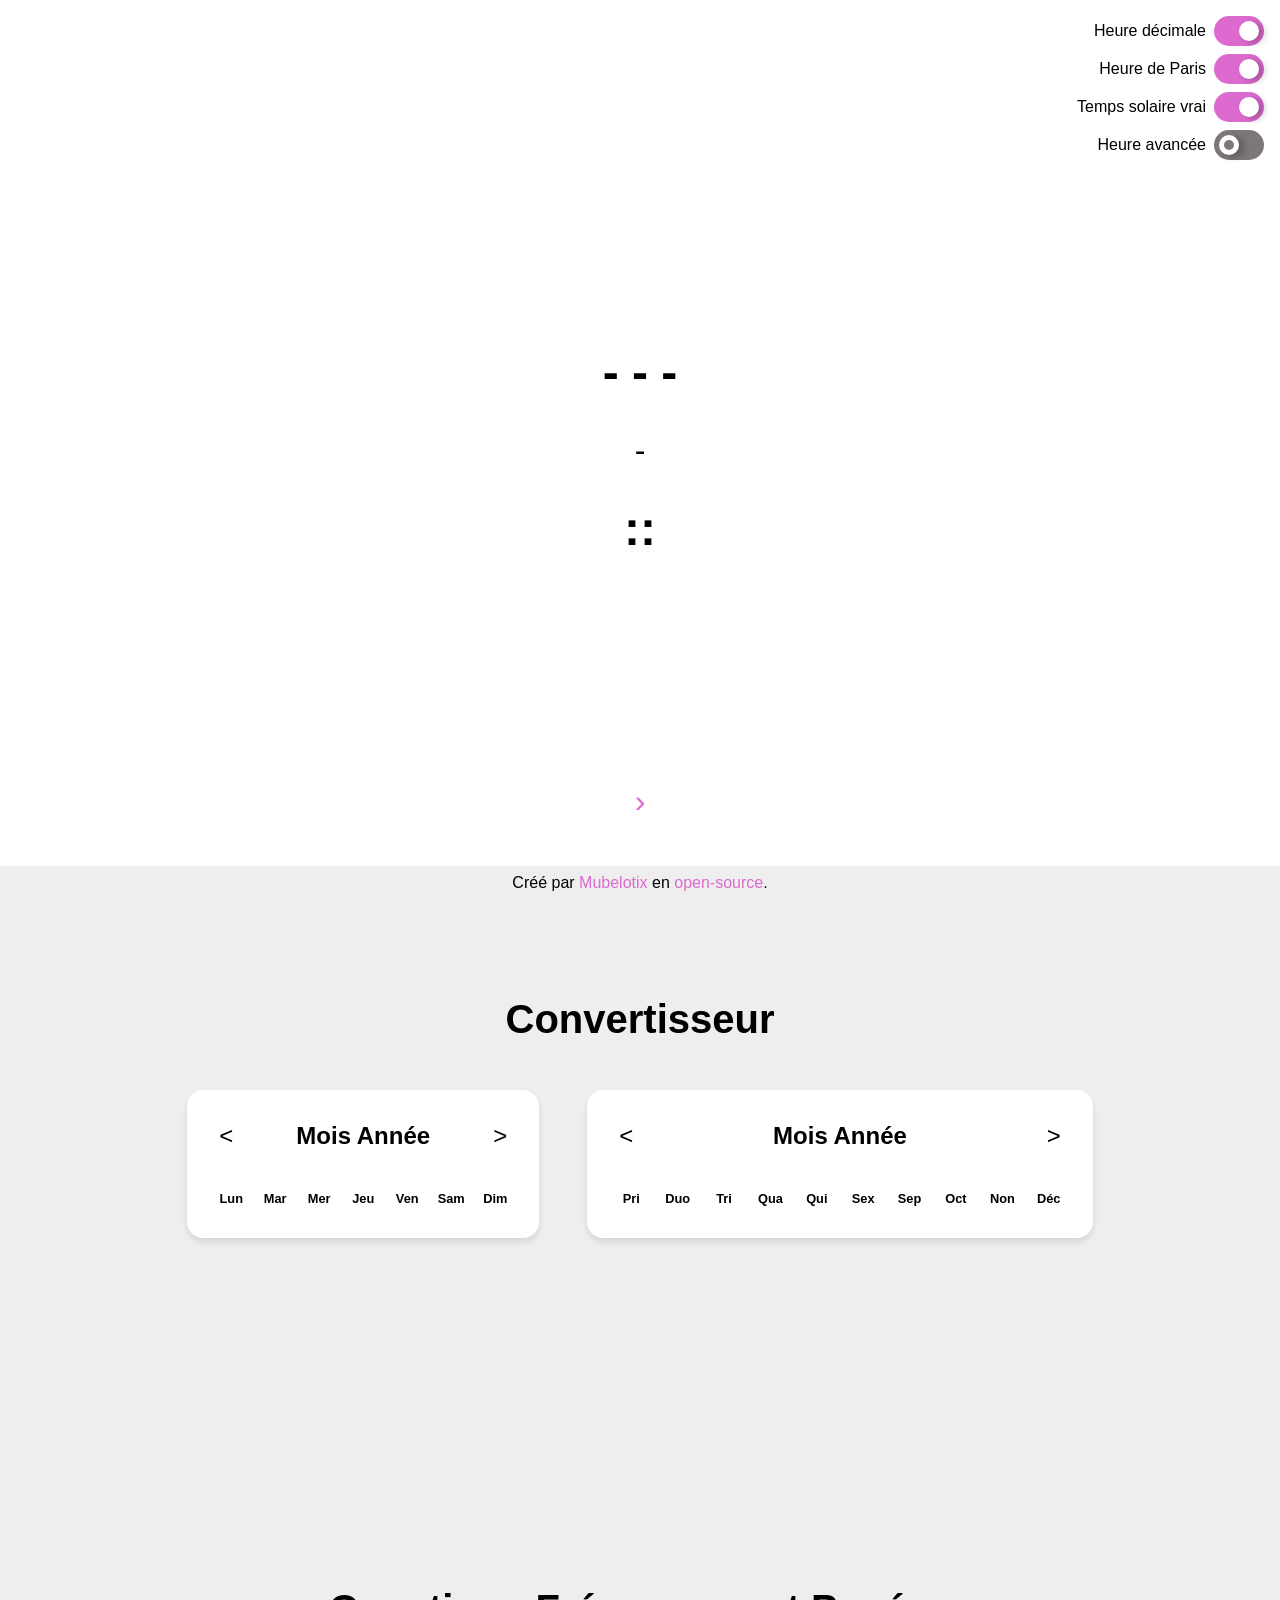
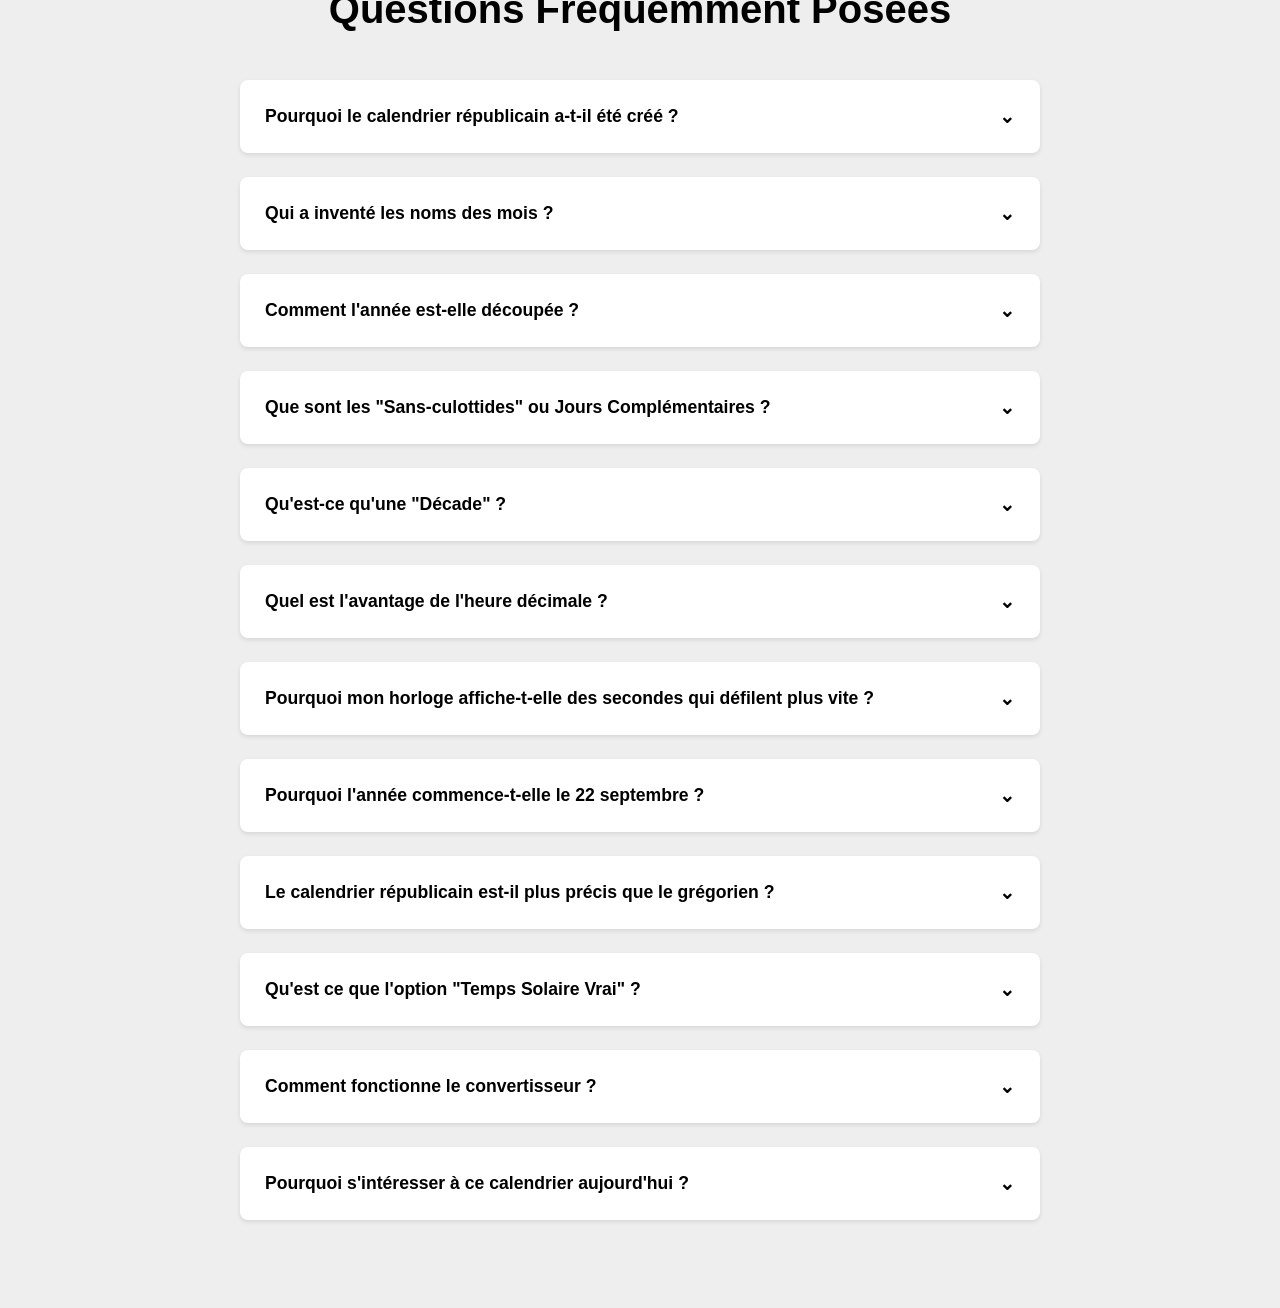
==== web/index.html @ ffa88196 "Improve FAQ" ====
<!DOCTYPE html>
<html lang="fr">

<head>
    <meta charset="UTF-8">
    <meta name="viewport" content="width=device-width, initial-scale=1.0">
    <title>Calendrier Républicain : Date d'aujourd'hui et Heure Décimale</title>
    <meta name="description"
        content="Quelle date sommes-nous dans le calendrier révolutionnaire ? Découvrez la date républicaine du jour, l'heure décimale en temps réel et utilisez notre convertisseur grégorien complet.">
    <meta name="keywords"
        content="calendrier républicain, calendrier révolutionnaire, heure décimale, temps décimal, révolution française, calendrier français">
    <meta name="author" content="Mubelotix">
    <meta name="robots" content="index, follow">
    <meta property="og:type" content="website">
    <meta property="og:title" content="Calendrier Républicain Français - Heure Décimale">
    <meta property="og:description"
        content="Calendrier révolutionnaire français avec heure décimale en temps réel. Découvrez la date républicaine d'aujourd'hui et l'heure décimale selon le système révolutionnaire français.">
    <meta property="og:url" content="https://calendrier.dera.page">
    <!-- <meta property="og:image" content="https://calendrier.dera.page/art.png"> -->
    <meta property="og:locale" content="fr_FR">
    <meta name="twitter:card" content="summary_large_image">
    <meta name="twitter:title" content="Calendrier Républicain Français - Heure Décimale">
    <meta name="twitter:description" content="Calendrier révolutionnaire français avec heure décimale en temps réel.">
    <!-- <meta name="twitter:image" content="https://calendrier.dera.page/art.png"> -->
    <link rel="canonical" href="https://calendrier.dera.page">
    <style>
        :root {
            --background-100: #fff;
            --background-200: #eee;
            --background-300: #fff;
            --toggle-background: #7d777b;
            --text: #000;
            --primary: #DC6ACF;
        }

        /* TODO Allow changing theme */
        @media (prefers-color-scheme: dark) {
            :root {
                --background-100: #241b22;
                --background-200: #393037;
                --background-300: #4e464c;
                --background-400: #655e63;
                --background-500: #7d777b;
                --background-600: #969094;
                --toggle-background: var(--background-300);
                --text: #fff;
            }
        }

        html,
        body {
            margin: 0;
            padding: 0;
            min-height: 100%;
        }

        body {
            background-color: var(--background-100);
            color: var(--text);
            font-family: Arial, sans-serif;
        }

        main {
            min-height: 100vh;
            display: flex;
            flex-direction: column;
            align-items: center;
            justify-content: center;
            position: relative;
        }

        #main-info {
            text-align: center;
        }

        #date,
        #time {
            font-size: 3rem;
            font-weight: bold;
            margin-block: 2rem;
        }

        #day-name {
            font-size: 2rem;
            font-weight: normal;
            margin-block: 2rem;
        }

        footer {
            background-color: var(--background-200);
            text-align: center;
            padding: .5rem;
            position: absolute;
            bottom: 0;
            left: 0;
            right: 0;
        }

        a {
            color: var(--primary);
            text-decoration: none;
        }

        a:hover {
            text-decoration: underline;
        }

        /* Scrolling number animation */
        .time-digit {
            position: relative;
            display: inline-block;
            overflow: hidden;
            vertical-align: top;
            height: 1.2em;
        }

        .time-digit-inner {
            transition: transform 0.3s ease-in-out;
            display: flex;
            flex-direction: column;
        }

        .time-digit-value {
            height: 1.2em;
            line-height: 1.2em;
            display: flex;
            align-items: center;
            justify-content: center;
        }
    </style>
    <link rel="stylesheet" href="calendar.css?v=2">
    <style>
        #toggles {
            position: absolute;
            top: 1rem;
            right: 1rem;
            display: flex;
            flex-direction: column;
            align-items: flex-end;
            gap: .5rem;
        }

        .toggleWrapper {
            display: flex;
            flex-direction: row;
            align-items: center;
            gap: .5rem;
        }

        .toggleWrapper label {
            cursor: help !important;
        }

        /* To hide the checkbox */
        .checkboxInput {
            display: none;
        }

        .toggleSwitch {
            display: flex;
            align-items: center;
            justify-content: center;
            position: relative;
            width: 50px;
            height: 30px;
            background-color: var(--toggle-background);
            border-radius: 20px;
            cursor: pointer;
            transition-duration: .2s;
        }

        .toggleSwitch::after {
            content: "";
            position: absolute;
            height: 10px;
            width: 10px;
            left: 5px;
            background-color: transparent;
            border-radius: 50%;
            transition-duration: .2s;
            box-shadow: 5px 2px 7px rgba(8, 8, 8, 0.26);
            border: 5px solid white;
        }

        .checkboxInput:checked+.toggleSwitch::after {
            transform: translateX(100%);
            transition-duration: .2s;
            background-color: white;
        }

        /* Switch background change */
        .checkboxInput:checked+.toggleSwitch {
            background-color: var(--primary);
            transition-duration: .2s;
        }
    </style>
    <style>
        .tooltip,
        .tooltipDown {
            position: relative;
            cursor: pointer;
        }

        .tooltip:hover .tooltiptext,
        .tooltipDown:hover .tooltiptext,
        .tooltip .tooltiptext:hover,
        .tooltipDown .tooltiptext:hover {
            visibility: visible;
            opacity: 1;
        }

        .tooltiptext {
            visibility: hidden;
            width: 160px;
            background-color: #333;
            color: #fff;
            text-align: center;
            border-radius: 8px;
            padding: 5px;
            position: absolute;
            z-index: 1;
            bottom: 125%;
            left: 50%;
            margin-left: -80px;
            opacity: 0;
            transition: opacity 0.3s, visibility 0.3s;
            transition-delay: 0s;
        }

        .tooltip:not(:hover) .tooltiptext:not(:hover),
        .tooltipDown:not(:hover) .tooltiptext:not(:hover) {
            transition-delay: 0.5s;
        }

        .tooltip .tooltiptext::after {
            content: "";
            position: absolute;
            top: 100%;
            left: 50%;
            margin-left: -5px;
            border-width: 5px;
            border-style: solid;
            border-color: #333 transparent transparent transparent;
        }

        .tooltipDown .tooltiptext {
            bottom: auto;
            top: 125%;
        }

        .tooltipDown .tooltiptext::before {
            content: "";
            position: absolute;
            bottom: 100%;
            left: 50%;
            margin-left: -5px;
            border-width: 5px;
            border-style: solid;
            border-color: transparent transparent #333 transparent;
        }

        /* Scroll indicator */
        .scroll-indicator {
            position: absolute;
            bottom: 80px;
            left: 50%;
            transform: translateX(-50%);
            font-size: 2rem;
            color: var(--primary);
            animation: bounce 2s infinite;
            cursor: pointer;
            transition: opacity 0.3s ease;
        }

        .scroll-indicator:hover {
            opacity: 0.7;
        }

        @keyframes bounce {

            0%,
            20%,
            50%,
            80%,
            100% {
                transform: translateX(-50%) translateY(0) rotate(90deg);
            }

            40% {
                transform: translateX(-50%) translateY(-10px) rotate(90deg);
            }

            60% {
                transform: translateX(-50%) translateY(-5px) rotate(90deg);
            }
        }

        /* FAQ Section */
        .faq-section {
            background-color: var(--background-200);
            padding: 1rem 2rem 4rem 2rem;
            box-sizing: border-box;
        }

        .faq-container {
            max-width: 800px;
            margin: 0 auto;
        }

        .faq-title {
            text-align: center;
            font-size: 2.5rem;
            margin-bottom: 3rem;
            color: var(--text);
        }

        .faq-item {
            margin-bottom: 1.5rem;
            border-radius: .5rem;
            background-color: var(--background-100);
            overflow: hidden;
            box-shadow: 0 2px 4px rgba(0, 0, 0, 0.1);
        }

        .faq-question {
            padding: 1.5rem;
            cursor: pointer;
            display: flex;
            justify-content: space-between;
            align-items: center;
            font-weight: bold;
            font-size: 1.1rem;
            transition: background-color 0.3s ease;
            border: 1px solid transparent;
            border-radius: .5rem;
            list-style: none;
        }

        .faq-question::-webkit-details-marker {
            display: none;
        }

        .faq-question::marker {
            content: none;
        }

        .faq-question:hover {
            background-color: var(--background-300);
            border: 1px solid var(--primary);
        }

        .faq-answer {
            padding: 0 1.5rem 1.5rem 1.5rem;
        }

        .faq-item[open] .faq-icon {
            transform: rotate(180deg);
        }

        .faq-icon {
            font-size: 1.2rem;
            transition: transform 0.3s ease;
        }

        .faq-answer p {
            margin: 0.5rem 0;
            line-height: 1.6;
        }

        .faq-answer a {
            color: var(--primary);
            text-decoration: none;
        }

        .faq-answer a:hover {
            text-decoration: underline;
        }
    </style>
    <style>
        /* ── View Transitions for the calendar converter ────────────────────── */

        /* Assign stable names to the four animated elements via utility classes */
        .vt-greg-grid { view-transition-name: greg-grid;  }
        .vt-greg-title{ view-transition-name: greg-title; }
        .vt-rep-grid  { view-transition-name: rep-grid;   }
        .vt-rep-title { view-transition-name: rep-title;  }

        /* Assign names to the cards so they automatically animate their height */
        .vt-greg-card { view-transition-name: greg-card;  }
        .vt-rep-card  { view-transition-name: rep-card;   }

        /* Suppress the full-page root cross-fade */
        ::view-transition-old(root),
        ::view-transition-new(root) {
            animation: none;
        }

        /* Clip slides and cards to their actual bounds so they don't bleed during resizing */
        ::view-transition-image-pair(greg-grid),
        ::view-transition-image-pair(greg-title),
        ::view-transition-image-pair(rep-grid),
        ::view-transition-image-pair(rep-title),
        ::view-transition-image-pair(greg-card),
        ::view-transition-image-pair(rep-card) {
            isolation: auto;
            overflow: hidden;
        }

        /* Pure translate keyframes (no opacity) */
        @keyframes vt-exit-left  { to   { transform: translateX(-100%); } }
        @keyframes vt-enter-right{ from { transform: translateX(100%);  } }
        @keyframes vt-exit-right { to   { transform: translateX(100%);  } }
        @keyframes vt-enter-left { from { transform: translateX(-100%); } }

        /* Forward - Make sure there is NO SPACE between :root[...] and ::view-transition */
        :root[data-cal-dir="forward"]::view-transition-old(greg-grid),
        :root[data-cal-dir="forward"]::view-transition-old(greg-title),
        :root[data-cal-dir="forward"]::view-transition-old(rep-grid),
        :root[data-cal-dir="forward"]::view-transition-old(rep-title) {
            animation: vt-exit-left 0.3s cubic-bezier(0.4, 0, 0.2, 1) both;
        }
        :root[data-cal-dir="forward"]::view-transition-new(greg-grid),
        :root[data-cal-dir="forward"]::view-transition-new(greg-title),
        :root[data-cal-dir="forward"]::view-transition-new(rep-grid),
        :root[data-cal-dir="forward"]::view-transition-new(rep-title) {
            animation: vt-enter-right 0.3s cubic-bezier(0.4, 0, 0.2, 1) both;
        }

        /* Backward */
        :root[data-cal-dir="backward"]::view-transition-old(greg-grid),
        :root[data-cal-dir="backward"]::view-transition-old(greg-title),
        :root[data-cal-dir="backward"]::view-transition-old(rep-grid),
        :root[data-cal-dir="backward"]::view-transition-old(rep-title) {
            animation: vt-exit-right 0.3s cubic-bezier(0.4, 0, 0.2, 1) both;
        }
        :root[data-cal-dir="backward"]::view-transition-new(greg-grid),
        :root[data-cal-dir="backward"]::view-transition-new(greg-title),
        :root[data-cal-dir="backward"]::view-transition-new(rep-grid),
        :root[data-cal-dir="backward"]::view-transition-new(rep-title) {
            animation: vt-enter-left 0.3s cubic-bezier(0.4, 0, 0.2, 1) both;
        }

        /* Prevent the browser's default cross-fade blending and keep card background fixed to top */
        ::view-transition-old(greg-grid),
        ::view-transition-new(greg-grid),
        ::view-transition-old(greg-title),
        ::view-transition-new(greg-title),
        ::view-transition-old(rep-grid),
        ::view-transition-new(rep-grid),
        ::view-transition-old(rep-title),
        ::view-transition-new(rep-title) {
            mix-blend-mode: normal;
        }

        ::view-transition-old(greg-card),
        ::view-transition-new(greg-card),
        ::view-transition-old(rep-card),
        ::view-transition-new(rep-card) {
            mix-blend-mode: normal;
        }

        .calendar-view-inner { transition: none !important; }

        /* Provide a stable footprint for the animating cards so they don't push the layout */
        .calendar-wrapper {
            display: flex;
            justify-content: center;
            align-items: flex-start;
        }
        .calendar-wrapper.greg-wrap { min-height: 28rem; }
        .calendar-wrapper.rep-wrap { min-height: 19rem; }

        ::view-transition-old(greg-card),
        ::view-transition-new(greg-card),
        ::view-transition-old(rep-card),
        ::view-transition-new(rep-card) {
            mix-blend-mode: normal;
            object-fit: none;
            object-position: top center;
        }
    </style>
</head>

<body>
    <main>
        <div id="toggles">
            <!-- TODO: Remember state across reloads -->

            <label for="decimalTime" class="toggleWrapper tooltipDown">
                Heure décimale
                <input type="checkbox" id="decimalTime" class="checkboxInput" checked>
                <div for="decimalTime" class="toggleSwitch"></div>
                <div class="tooltiptext">
                    Un jour contient 10 heures, une heure 100 minutes et une minute 100 secondes.
                    <a href="https://fr.wikipedia.org/wiki/Temps_d%C3%A9cimal_en_France" target="_blank">Wikipédia</a>
                </div>
            </label>

            <label for="parisTime" class="toggleWrapper tooltipDown">
                Heure de Paris
                <input type="checkbox" id="parisTime" class="checkboxInput" checked>
                <div for="parisTime" class="toggleSwitch"></div>
                <div class="tooltiptext">
                    Affiche l'heure comme à Paris. Si tu la désactives, l'affichage s'aligne sur le méridien de
                    Greenwich, souvent pris comme référence mondiale.
                </div>
            </label>

            <label for="solarTime" class="toggleWrapper tooltipDown">
                Temps solaire vrai
                <input type="checkbox" id="solarTime" class="checkboxInput" checked>
                <div for="solarTime" class="toggleSwitch"></div>
                <div class="tooltiptext">
                    Utilise une version du calendrier qui suit le soleil au plus près. Si tu la désactives, tu reviens
                    au calcul normal.
                </div>
            </label>

            <label for="summerTime" class="toggleWrapper tooltipDown">
                Heure avancée
                <input type="checkbox" id="summerTime" class="checkboxInput">
                <div for="summerTime" class="toggleSwitch"></div>
                <div class="tooltiptext">
                    Prend en compte le décalage saisonnier de ton navigateur. Si tu la désactives, on garde l'heure
                    universelle.
                </div>
            </label>
        </div>


        <div id="main-info">
            <h1 id="date"><span id="num-day">-</span> <span id="month">-</span> <span id="num-year">-</span></h1>

            <h2 id="day-name">-</h2>

            <h2 id="time">
                <span id="hour" class="time-number"></span>:<span id="minute" class="time-number"></span>:<span
                    id="second" class="time-number"></span>
            </h2>
        </div>

        <footer>
            <span id="footer-text">
                Créé par <a href="https://github.com/Mubelotix" rel="author noopener noreferrer">Mubelotix</a> en <a href="https://github.com/Mubelotix/calendrier" rel="noopener noreferrer">open-source</a>.
            </span>
        </footer>

        <div class="scroll-indicator" onclick="scrollToNextSection()">
            ›
        </div>
    </main>

    <div class="calendars-section" id="calendars-section">
        <h2 class="calendars-title">Convertisseur</h2>
        <div class="calendars-container">
            <!-- Gregorian Calendar -->
            <div class="calendar-wrapper greg-wrap">
                <div class="calendar gregorian" id="gregorian-calendar">
                    <div class="calendar-header">
                        <button class="calendar-nav-btn" id="greg-prev">&lt;</button>
                        <h3 id="greg-title">Mois Année</h3>
                        <button class="calendar-nav-btn" id="greg-next">&gt;</button>
                    </div>
                <div class="calendar-grid">
                    <div class="calendar-day-header">Lun</div>
                    <div class="calendar-day-header">Mar</div>
                    <div class="calendar-day-header">Mer</div>
                    <div class="calendar-day-header">Jeu</div>
                    <div class="calendar-day-header">Ven</div>
                    <div class="calendar-day-header">Sam</div>
                    <div class="calendar-day-header">Dim</div>
                </div>
                <div class="calendar-view">
                    <div class="calendar-view-inner" id="greg-grid"></div>
                </div>
            </div>
            </div> <!-- End greg-wrap -->

            <!-- Republican Calendar -->
            <div class="calendar-wrapper rep-wrap">
                <div class="calendar republican" id="republican-calendar">
                <div class="calendar-header">
                    <button class="calendar-nav-btn" id="rep-prev">&lt;</button>
                    <h3 id="rep-title">Mois Année</h3>
                    <button class="calendar-nav-btn" id="rep-next">&gt;</button>
                </div>
                <div class="calendar-grid">
                    <div class="calendar-day-header">Pri</div>
                    <div class="calendar-day-header">Duo</div>
                    <div class="calendar-day-header">Tri</div>
                    <div class="calendar-day-header">Qua</div>
                    <div class="calendar-day-header">Qui</div>
                    <div class="calendar-day-header">Sex</div>
                    <div class="calendar-day-header">Sep</div>
                    <div class="calendar-day-header">Oct</div>
                    <div class="calendar-day-header">Non</div>
                    <div class="calendar-day-header">Déc</div>
                </div>
                <div class="calendar-view">
                    <div class="calendar-view-inner" id="rep-grid"></div>
                </div>
            </div>
            </div> <!-- End rep-wrap -->
        </div>
    </div>

    <div class="faq-section" id="faq-section" itemscope itemtype="https://schema.org/FAQPage">
        <div class="faq-container">
            <h2 class="faq-title">Questions Fréquemment Posées</h2>

            <details class="faq-item" itemprop="mainEntity" itemscope itemtype="https://schema.org/Question">
                <summary class="faq-question">
                    <span itemprop="name">Pourquoi le calendrier républicain a-t-il été créé ?</span>
                    <span class="faq-icon">&#8964;</span>
                </summary>
                <div class="faq-answer" itemprop="acceptedAnswer" itemscope itemtype="https://schema.org/Answer">
                    <div itemprop="text">
                        <p>Le calendrier républicain est né de la volonté de la Révolution française (en 1793) de rationaliser le temps. L'objectif est de libérer le temps de l'emprise de l'Église et de ses traditions dogmatiques pour le remplacer par un modèle purement laïque, rationnel et fondé sur l'observation scientifique de la Nature. C'est une tentative audacieuse de synchroniser la vie humaine avec le rythme réel de la Terre.</p>
                    </div>
                </div>
            </details>

            <details class="faq-item" itemprop="mainEntity" itemscope itemtype="https://schema.org/Question">
                <summary class="faq-question">
                    <span itemprop="name">Qui a inventé les noms des mois ?</span>
                    <span class="faq-icon">&#8964;</span>
                </summary>
                <div class="faq-answer" itemprop="acceptedAnswer" itemscope itemtype="https://schema.org/Answer">
                    <div itemprop="text">
                        <p>On doit ces noms magnifiques au poète Fabre d'Églantine. Il a voulu que chaque nom évoque le climat ou la vie rurale de la saison correspondante en France. Par exemple, Brumaire évoque les brumes d'automne, tandis que Floréal célèbre l'éclosion des fleurs au printemps. C'est sans doute le calendrier le plus poétique de l'histoire !</p>
                    </div>
                </div>
            </details>

            <details class="faq-item" itemprop="mainEntity" itemscope itemtype="https://schema.org/Question">
                <summary class="faq-question">
                    <span itemprop="name">Comment l'année est-elle découpée ?</span>
                    <span class="faq-icon">&#8964;</span>
                </summary>
                <div class="faq-answer" itemprop="acceptedAnswer" itemscope itemtype="https://schema.org/Answer">
                    <div itemprop="text">
                        <p>C'est un modèle de simplicité et de symétrie :</p>
                        <ul>
                            <li>12 mois de 30 jours chacun.</li>
                            <li>Chaque mois est divisé en 3 décades (périodes de 10 jours).</li>
                            <li>L'année totalise ainsi 360 jours.</li>
                            <li>Pour compléter l'année solaire (365 ou 366 jours), on ajoute des jours complémentaires à la fin de l'année.</li>
                        </ul>
                    </div>
                </div>
            </details>

            <details class="faq-item" itemprop="mainEntity" itemscope itemtype="https://schema.org/Question">
                <summary class="faq-question">
                    <span itemprop="name">Que sont les "Sans-culottides" ou Jours Complémentaires ?</span>
                    <span class="faq-icon">&#8964;</span>
                </summary>
                <div class="faq-answer" itemprop="acceptedAnswer" itemscope itemtype="https://schema.org/Answer">
                    <div itemprop="text">
                        <p>Ce sont 5 à 6 jours placés après le mois de Fructidor (fin septembre) pour ajuster le calendrier au cycle solaire. Loin d'être de simples ajustements techniques, ils étaient dédiés à des célébrations républicaines : la fête de la Vertu, du Génie, du Travail, de l'Opinion, des Récompenses et (lors des années sextiles) de la Révolution.</p>
                    </div>
                </div>
            </details>

            <details class="faq-item" itemprop="mainEntity" itemscope itemtype="https://schema.org/Question">
                <summary class="faq-question">
                    <span itemprop="name">Qu'est-ce qu'une "Décade" ?</span>
                    <span class="faq-icon">&#8964;</span>
                </summary>
                <div class="faq-answer" itemprop="acceptedAnswer" itemscope itemtype="https://schema.org/Answer">
                    <div itemprop="text">
                        <p>Dans le calendrier républicain, on ne parle pas de semaine (7 jours), mais de décade (10 jours). Les jours s'appellent simplement : Primidi, Duodi, Tridi, Quartidi, Quintidi, Sextidi, Septidi, Octidi, Nonidi et enfin Décadi (le jour de repos). C'est un système mathématique bien plus intuitif !</p>
                    </div>
                </div>
            </details>

            <details class="faq-item" itemprop="mainEntity" itemscope itemtype="https://schema.org/Question">
                <summary class="faq-question">
                    <span itemprop="name">Quel est l'avantage de l'heure décimale ?</span>
                    <span class="faq-icon">&#8964;</span>
                </summary>
                <div class="faq-answer" itemprop="acceptedAnswer" itemscope itemtype="https://schema.org/Answer">
                    <div itemprop="text">
                        <p>L'heure décimale est l'application du système métrique au temps. Dans notre système classique (base 60), les calculs sont complexes. En base 10, tout devient fluide :</p>
                        <ul>
                            <li>1 jour = 10 heures.</li>
                            <li>1 heure = 100 minutes.</li>
                            <li>1 minute = 100 secondes.</li>
                        </ul>
                        <p>Grâce à cela, 2 heures et 50 minutes décimales correspondent exactement à un quart de journée (0,25). Les conversions n'ont jamais été aussi simples !</p>
                    </div>
                </div>
            </details>

            <details class="faq-item" itemprop="mainEntity" itemscope itemtype="https://schema.org/Question">
                <summary class="faq-question">
                    <span itemprop="name">Pourquoi mon horloge affiche-t-elle des secondes qui défilent plus vite ?</span>
                    <span class="faq-icon">&#8964;</span>
                </summary>
                <div class="faq-answer" itemprop="acceptedAnswer" itemscope itemtype="https://schema.org/Answer">
                    <div itemprop="text">
                        <p>C'est tout à fait normal ! Puisqu'il y a 100 000 secondes dans une journée décimale (contre 86 400 dans une journée classique), la seconde décimale est environ 15% plus courte que la seconde grégorienne. C'est le rythme d'un monde plus précis !</p>
                    </div>
                </div>
            </details>

            <details class="faq-item" itemprop="mainEntity" itemscope itemtype="https://schema.org/Question">
                <summary class="faq-question">
                    <span itemprop="name">Pourquoi l'année commence-t-elle le 22 septembre ?</span>
                    <span class="faq-icon">&#8964;</span>
                </summary>
                <div class="faq-answer" itemprop="acceptedAnswer" itemscope itemtype="https://schema.org/Answer">
                    <div itemprop="text">
                        <p>Le choix du 22 septembre est le plus beau symbole de l'histoire de France. Le calendrier ne commence pas par une date arbitraire fixée par un pape (comme le 1er janvier grégorien), mais le jour même de la proclamation de la République française (le 22 septembre 1792).</p>
                        <p>C'est une coïncidence magnifique : le jour où les Français ont brisé leurs chaînes pour devenir citoyens correspondait exactement à l'équinoxe d'automne. Au moment précis où le soleil traversait l'équateur céleste, offrant une égalité parfaite entre la durée du jour et de la nuit sur toute la Terre, la France instaurait l'Égalité entre les hommes. C'est l'union parfaite entre la volonté humaine de justice et l'ordre naturel du cosmos.</p>
                    </div>
                </div>
            </details>

            <details class="faq-item" itemprop="mainEntity" itemscope itemtype="https://schema.org/Question">
                <summary class="faq-question">
                    <span itemprop="name">Le calendrier républicain est-il plus précis que le grégorien ?</span>
                    <span class="faq-icon">&#8964;</span>
                </summary>
                <div class="faq-answer" itemprop="acceptedAnswer" itemscope itemtype="https://schema.org/Answer">
                    <div itemprop="text">
                        <p>Sur le plan astronomique, le calendrier républicain est extrêmement rigoureux car il se base sur l'observation réelle de l'équinoxe à Paris. Là où le calendrier grégorien utilise des règles de saut d'année (années bissextiles) parfois décalées, le calendrier républicain reste ajusté au cycle naturel du soleil.</p>
                    </div>
                </div>
            </details>

            <details class="faq-item" itemprop="mainEntity" itemscope itemtype="https://schema.org/Question">
                <summary class="faq-question">
                    <span itemprop="name">Qu'est ce que l'option "Temps Solaire Vrai" ?</span>
                    <span class="faq-icon">&#8964;</span>
                </summary>
                <div class="faq-answer" itemprop="acceptedAnswer" itemscope itemtype="https://schema.org/Answer">
                    <div itemprop="text">
                        <p>Le temps que nous lisons habituellement sur nos montres est une moyenne artificielle. Le Temps Solaire Vrai, lui, reflète la position réelle du soleil dans le ciel. En l'activant, vous vivez au rythme exact de la nature, là où midi correspond au moment où le soleil est au plus haut au-dessus de Paris.</p>
                    </div>
                </div>
            </details>

            <details class="faq-item" itemprop="mainEntity" itemscope itemtype="https://schema.org/Question">
                <summary class="faq-question">
                    <span itemprop="name">Comment fonctionne le convertisseur ?</span>
                    <span class="faq-icon">&#8964;</span>
                </summary>
                <div class="faq-answer" itemprop="acceptedAnswer" itemscope itemtype="https://schema.org/Answer">
                    <div itemprop="text">
                        <p>Le convertisseur utilise des algorithmes de haute précision pour transformer n'importe quelle date grégorienne en son équivalent républicain. Il prend en compte les années sextiles et les spécificités astronomiques pour vous garantir une correspondance historique et scientifique exacte.</p>
                    </div>
                </div>
            </details>

            <details class="faq-item" itemprop="mainEntity" itemscope itemtype="https://schema.org/Question">
                <summary class="faq-question">
                    <span itemprop="name">Pourquoi s'intéresser à ce calendrier aujourd'hui ?</span>
                    <span class="faq-icon">&#8964;</span>
                </summary>
                <div class="faq-answer" itemprop="acceptedAnswer" itemscope itemtype="https://schema.org/Answer">
                    <div itemprop="text">
                        <p>Au-delà de l'intérêt historique, le calendrier républicain est une invitation à repenser notre rapport au temps. Il nous rappelle que nos mesures sont des constructions et qu'il existe des alternatives plus logiques, plus poétiques et plus proches des cycles de la Terre. C'est un outil d'apprentissage formidable pour les mathématiques, l'astronomie et l'histoire !</p>
                    </div>
                </div>
            </details>
        </div>
    </div>

    <script>
        function scrollToNextSection() {
            document.getElementById('calendars-section').scrollIntoView({
                behavior: 'smooth'
            });
        }
        function scrollToFAQ() {
            document.getElementById('faq-section').scrollIntoView({
                behavior: 'smooth'
            });
        }
    </script>

    <script type="module">
        const defaultCalendrierPromise = import('../calendrier_web.js');
        const solarCalendrierPromise = import('../calendrier_web_solar.js');

        const numDay = document.getElementById('num-day');
        const month = document.getElementById('month');
        const numYear = document.getElementById('num-year');
        const dayName = document.getElementById('day-name');
        const hour = document.getElementById('hour');
        const minute = document.getElementById('minute');
        const second = document.getElementById('second');
        const decimalTimeToggle = document.getElementById('decimalTime');
        const parisTimeToggle = document.getElementById('parisTime');
        const solarTimeToggle = document.getElementById('solarTime');
        const summerTimeToggle = document.getElementById('summerTime');

        let defaultCalendrier = null;
        let solarCalendrier = null;

        // Initialize time display structure
        function initializeTimeDisplay() {
            [hour, minute, second].forEach(element => {
                element.innerHTML = '';
                const digits = ['0', '0'];
                digits.forEach((digit, index) => {
                    const digitContainer = document.createElement('span');
                    digitContainer.className = 'time-digit';
                    digitContainer.innerHTML = `
                        <div class="time-digit-inner">
                            ${Array.from({ length: 10 }, (_, i) => `<div class="time-digit-value">${i}</div>`).join('')}
                        </div>
                    `;
                    element.appendChild(digitContainer);
                });
            });
        }

        function updateDigit(digitElement, newValue) {
            const inner = digitElement.querySelector('.time-digit-inner');
            const currentTransform = inner.style.transform;
            const currentOffset = currentTransform ? parseInt(currentTransform.match(/-?\d+/)?.[0] || '0') : 0;
            const targetOffset = -newValue * 1.2; // 1.2em height per digit

            if (currentOffset !== targetOffset) {
                inner.style.transform = `translateY(${targetOffset}em)`;
            }
        }

        function updateTimeNumber(element, value) {
            const paddedValue = value.toString().padStart(2, '0');
            const digits = element.querySelectorAll('.time-digit');

            for (let i = 0; i < 2; i++) {
                const digitValue = parseInt(paddedValue[i]);
                updateDigit(digits[i], digitValue);
            }
        }

        function getAdjustedUnixTimestamp() {
            let unixTimestamp = Math.floor(Date.now() / 1000);

            if (summerTimeToggle.checked) {
                unixTimestamp -= new Date().getTimezoneOffset() * 60;
            }

            if (!parisTimeToggle.checked) {
                unixTimestamp -= 9 * 60 + 21;
            }

            return unixTimestamp;
        }

        function getActiveCalendrier() {
            return solarTimeToggle.checked ? solarCalendrier : defaultCalendrier;
        }

        function createRepublicanTimestamp(calendrierModule) {
            return calendrierModule.Timestamp.from_unix(BigInt(getAdjustedUnixTimestamp()));
        }

        function getDecimalIntervalMs(calendrierModule) {
            const baseIntervalMs = 1000 * (24 * 60 * 60) / (10 * 100 * 100);

            if (!solarTimeToggle.checked || typeof calendrierModule.get_solar_time_speed_ratio !== 'function') {
                return baseIntervalMs;
            }

            const unixTimestamp = BigInt(getAdjustedUnixTimestamp());
            const ratio = calendrierModule.get_solar_time_speed_ratio(unixTimestamp, 3600);

            if (!Number.isFinite(ratio) || ratio <= 0) {
                return baseIntervalMs;
            }

            return baseIntervalMs / ratio;
        }

        async function updateTime(calendrierModule, timestamp, isDecimalTime = true) {
            let date = new calendrierModule.DateTime(timestamp);

            // Always display republican date
            numDay.textContent = date.day.toString();
            month.textContent = date.month;
            numYear.textContent = date.year.toString();

            dayName.textContent = `Jour ${date.day_name_with_article}`;

            if (isDecimalTime) {
                // Display decimal time (republican time)
                updateTimeNumber(hour, date.hour);
                updateTimeNumber(minute, date.minute);
                updateTimeNumber(second, date.second);
            } else {
                // Display regular 24-hour time with offset
                let gregorian = getAdjustedUnixTimestamp();
                let gregorianDate = new Date(gregorian * 1000);
                updateTimeNumber(hour, gregorianDate.getUTCHours());
                updateTimeNumber(minute, gregorianDate.getUTCMinutes());
                updateTimeNumber(second, gregorianDate.getUTCSeconds());
            }
        }

        let currentInterval = null;
        let timestamp = null;

        async function initializeCalendrierModules() {
            [defaultCalendrier, solarCalendrier] = await Promise.all([
                defaultCalendrierPromise,
                solarCalendrierPromise,
            ]);

            await Promise.all([
                defaultCalendrier.default(),
                solarCalendrier.default(new URL('./calendrier_web_solar_bg.wasm', import.meta.url)),
            ]);
        }

        function getCurrentRepublicanTimestamp(calendrierModule) {
            return createRepublicanTimestamp(calendrierModule);
        }

        function startDecimalTimeInterval(calendrierModule) {
            if (currentInterval) {
                clearInterval(currentInterval);
            }

            let interval_ms = getDecimalIntervalMs(calendrierModule);

            currentInterval = window.setInterval(async () => {
                timestamp.seconds += BigInt(1);
                await updateTime(calendrierModule, timestamp, true);
            }, interval_ms);
        }

        function startGregorianTimeInterval(calendrierModule) {
            if (currentInterval) {
                clearInterval(currentInterval);
            }

            currentInterval = window.setInterval(async () => {
                timestamp = getCurrentRepublicanTimestamp(calendrierModule);
                await updateTime(calendrierModule, timestamp, false);
            }, 1000);
        }

        async function onSettingsChanged() {
            const calendrierModule = getActiveCalendrier();
            timestamp = getCurrentRepublicanTimestamp(calendrierModule);

            if (decimalTimeToggle.checked) {
                await updateTime(calendrierModule, timestamp, true);
                startDecimalTimeInterval(calendrierModule);
            } else {
                await updateTime(calendrierModule, timestamp, false);
                startGregorianTimeInterval(calendrierModule);
            }
        }

        async function run() {
            try {
                await initializeCalendrierModules();
            } catch (e) {
                console.error("Failed to initialize WebAssembly module:", e);
                alert("Erreur lors du chargement du module WebAssembly. Veuillez réessayer plus tard.");
                return;
            }

            // Initialize the time display structure
            initializeTimeDisplay();

            const calendrierModule = getActiveCalendrier();
            timestamp = getCurrentRepublicanTimestamp(calendrierModule);

            // Initial display
            if (decimalTimeToggle.checked) {
                await updateTime(calendrierModule, timestamp, true);
                startDecimalTimeInterval(calendrierModule);
            } else {
                await updateTime(calendrierModule, timestamp, false);
                startGregorianTimeInterval(calendrierModule);
            }

            // Handle events
            document.addEventListener('visibilitychange', async () => {
                if (!document.hidden) {
                    onSettingsChanged();
                }
            });
            decimalTimeToggle.addEventListener('change', onSettingsChanged);
            parisTimeToggle.addEventListener('change', onSettingsChanged);
            solarTimeToggle.addEventListener('change', onSettingsChanged);
            summerTimeToggle.addEventListener('change', onSettingsChanged);
        }
        // Dual Calendar System Logic
        let selectedUnixTs = Math.floor(Date.now() / 1000);
        let initDate = new Date(selectedUnixTs * 1000);
        initDate.setUTCHours(12, 0, 0, 0);
        selectedUnixTs = Math.floor(initDate.getTime() / 1000);

        let gregViewingYear = initDate.getUTCFullYear();
        let gregViewingMonth = initDate.getUTCMonth();

        let repViewingYear = 1;
        let repViewingMonth = 1;
        let repViewingMonthName = "";

        const monthNamesFr = ["Janvier", "Février", "Mars", "Avril", "Mai", "Juin", "Juillet", "Août", "Septembre", "Octobre", "Novembre", "Décembre"];

        function syncRepViewingToTs(ts) {
            const calendrierModule = getActiveCalendrier();
            let repTimestamp = calendrierModule.Timestamp.from_unix(BigInt(ts));
            let repDate = new calendrierModule.DateTime(repTimestamp);
            repViewingYear = Number(repDate.year);
            repViewingMonth = Number(repDate.num_month);
            repViewingMonthName = repDate.month;
        }

        function syncGregViewingToTs(ts) {
            let greg = new Date(ts * 1000);
            gregViewingYear = greg.getUTCFullYear();
            gregViewingMonth = greg.getUTCMonth();
        }

        function createDayElement(text, ts, isSelected, calType) {
            const el = document.createElement('div');
            el.className = 'calendar-day';
            if (typeof text === 'string' && text === '') {
                // empty
            } else {
                el.textContent = text;
            }
            if (ts !== null) {
                el.dataset.ts = ts;
                el.dataset.type = calType;
                if (isSelected) {
                    el.classList.add('active');
                }
            } else {
                el.classList.add('empty');
            }
            return el;
        }

        function renderGregorianCalendar() {
            const title = document.getElementById('greg-title');
            title.textContent = `${monthNamesFr[gregViewingMonth]} ${gregViewingYear}`;

            const grid = document.getElementById('greg-grid');
            grid.innerHTML = '';

            let firstDay = new Date(Date.UTC(gregViewingYear, gregViewingMonth, 1));
            let dayOfWeek = firstDay.getUTCDay() || 7; // Monday = 1, Sunday = 7
            dayOfWeek -= 1; // 0-indexed for the grid where Mon=0

            // Empty days
            for (let i = 0; i < dayOfWeek; i++) {
                grid.appendChild(createDayElement('', null, false, 'greg'));
            }

            // Days of the month
            let daysInMonth = new Date(Date.UTC(gregViewingYear, gregViewingMonth + 1, 0)).getUTCDate();
            for (let d = 1; d <= daysInMonth; d++) {
                let currentDay = new Date(Date.UTC(gregViewingYear, gregViewingMonth, d, 12, 0, 0));
                let ts = Math.floor(currentDay.getTime() / 1000);

                let selDate = new Date(selectedUnixTs * 1000);
                let isSelected = (selDate.getUTCFullYear() === currentDay.getUTCFullYear() && selDate.getUTCMonth() === currentDay.getUTCMonth() && selDate.getUTCDate() === currentDay.getUTCDate());

                grid.appendChild(createDayElement(d, ts, isSelected, 'greg'));
            }
        }

        function renderRepublicanCalendar() {
            const title = document.getElementById('rep-title');
            title.textContent = `${repViewingMonthName || ''} ${repViewingYear}`;

            const grid = document.getElementById('rep-grid');
            grid.innerHTML = '';

            const calendrierModule = getActiveCalendrier();

            for (let d = 1; d <= 36; d++) {
                let dt;
                try {
                    dt = calendrierModule.DateTime.from_ymd_hms(BigInt(repViewingYear), BigInt(repViewingMonth), BigInt(d), BigInt(5), BigInt(0), BigInt(0));
                } catch (e) {
                    break;
                }

                if (Number(dt.num_month) !== repViewingMonth) {
                    // Complementary days don't change month, they are month 13, so this is valid.
                    // If it's another month, break.
                    break;
                }

                let ts = Number(dt.timestamp.unix());
                let isSelected = false;

                let selDt = new calendrierModule.DateTime(calendrierModule.Timestamp.from_unix(BigInt(selectedUnixTs)));
                if (Number(selDt.year) === repViewingYear && Number(selDt.num_month) === repViewingMonth && Number(selDt.day) === d) {
                    isSelected = true;
                }

                grid.appendChild(createDayElement(d, ts, isSelected, 'rep'));
            }
        }

        function animateCalendarChange(direction, target, renderFn) {
            if (direction === 0 || !document.startViewTransition) {
                // Skips transition if staying in same month, or as fallback
                delete document.documentElement.dataset.calDir;
                renderFn();
                setupHoverSync();
                return;
            }

            document.documentElement.dataset.calDir = direction > 0 ? 'forward' : 'backward';

            // Selectively add the view-transition-name classes to only the target calendar(s)
            const addTargetClasses = () => {
                if (target === 'greg' || target === 'both') {
                    document.getElementById('gregorian-calendar').classList.add('vt-greg-card');
                    document.getElementById('greg-grid').classList.add('vt-greg-grid');
                    document.getElementById('greg-title').classList.add('vt-greg-title');
                }
                if (target === 'rep' || target === 'both') {
                    document.getElementById('republican-calendar').classList.add('vt-rep-card');
                    document.getElementById('rep-grid').classList.add('vt-rep-grid');
                    document.getElementById('rep-title').classList.add('vt-rep-title');
                }
            };

            const removeTargetClasses = () => {
                document.getElementById('gregorian-calendar').classList.remove('vt-greg-card');
                document.getElementById('greg-grid').classList.remove('vt-greg-grid');
                document.getElementById('greg-title').classList.remove('vt-greg-title');
                document.getElementById('republican-calendar').classList.remove('vt-rep-card');
                document.getElementById('rep-grid').classList.remove('vt-rep-grid');
                document.getElementById('rep-title').classList.remove('vt-rep-title');
            };

            addTargetClasses();

            const t = document.startViewTransition(() => renderFn());
            t.finished.then(() => {
                delete document.documentElement.dataset.calDir;
                removeTargetClasses();
                setupHoverSync();
            });
        }

        document.getElementById('greg-prev').addEventListener('click', () => {
            gregViewingMonth--;
            if (gregViewingMonth < 0) { gregViewingMonth = 11; gregViewingYear--; }
            animateCalendarChange(-1, 'greg', renderGregorianCalendar);
        });

        document.getElementById('greg-next').addEventListener('click', () => {
            gregViewingMonth++;
            if (gregViewingMonth > 11) { gregViewingMonth = 0; gregViewingYear++; }
            animateCalendarChange(1, 'greg', renderGregorianCalendar);
        });

        document.getElementById('rep-prev').addEventListener('click', () => {
            repViewingMonth--;
            if (repViewingMonth < 1) { repViewingMonth = 13; repViewingYear--; }
            try {
                const dt = getActiveCalendrier().DateTime.from_ymd_hms(BigInt(repViewingYear), BigInt(repViewingMonth), BigInt(1), BigInt(5), BigInt(0), BigInt(0));
                repViewingMonthName = dt.month;
            } catch (e) { }
            animateCalendarChange(-1, 'rep', renderRepublicanCalendar);
        });

        document.getElementById('rep-next').addEventListener('click', () => {
            repViewingMonth++;
            if (repViewingMonth > 13) { repViewingMonth = 1; repViewingYear++; }
            try {
                const dt = getActiveCalendrier().DateTime.from_ymd_hms(BigInt(repViewingYear), BigInt(repViewingMonth), BigInt(1), BigInt(5), BigInt(0), BigInt(0));
                repViewingMonthName = dt.month;
            } catch (e) { }
            animateCalendarChange(1, 'rep', renderRepublicanCalendar);
        });

        function setupHoverSync() {
            document.querySelectorAll('.calendar-day').forEach(el => {
                el.addEventListener('mouseenter', (e) => {
                    const ts = e.target.dataset.ts;
                    if (!ts) return;
                    e.target.classList.add('hover-sync');
                    const type = e.target.dataset.type;
                    const otherType = type === 'greg' ? 'rep' : 'greg';
                    const targetDate = new Date(ts * 1000);

                    let foundMatch = false;
                    const targets = Array.from(document.querySelectorAll(`.calendar-day[data-type="${otherType}"]`));

                    targets.forEach(otherEl => {
                        const otherTs = otherEl.dataset.ts;
                        if (!otherTs) return;

                        const od = new Date(otherTs * 1000);
                        if (od.getUTCFullYear() === targetDate.getUTCFullYear() &&
                            od.getUTCMonth() === targetDate.getUTCMonth() &&
                            od.getUTCDate() === targetDate.getUTCDate()) {
                            otherEl.classList.add('hover-sync');
                            foundMatch = true;
                        }
                    });

                    if (!foundMatch) {
                        const validCells = targets.filter(t => t.dataset.ts);
                        if (validCells.length > 0) {
                            const firstTs = parseInt(validCells[0].dataset.ts, 10);
                            const lastTs = parseInt(validCells[validCells.length - 1].dataset.ts, 10);
                            const numericTs = parseInt(ts, 10);

                            if (numericTs < firstTs) {
                                document.getElementById(`${otherType}-prev`).classList.add('hover-sync-arrow');
                            } else if (numericTs > lastTs) {
                                document.getElementById(`${otherType}-next`).classList.add('hover-sync-arrow');
                            }
                        }
                    }
                });

                el.addEventListener('mouseleave', () => {
                    document.querySelectorAll('.calendar-day').forEach(d => d.classList.remove('hover-sync'));
                    document.querySelectorAll('.calendar-nav-btn').forEach(btn => btn.classList.remove('hover-sync-arrow'));
                });

                el.addEventListener('click', (e) => {
                    const ts = e.target.closest('.calendar-day')?.dataset.ts;
                    if (!ts) return;
                    selectedUnixTs = parseInt(ts, 10);

                    const type = e.target.closest('.calendar-day').dataset.type;
                    let dir = 0;

                    if (type === 'greg') {
                        const prevRepYear = repViewingYear, prevRepMonth = repViewingMonth;
                        syncRepViewingToTs(selectedUnixTs);
                        if (repViewingYear !== prevRepYear || repViewingMonth !== prevRepMonth) {
                            dir = (repViewingYear > prevRepYear || (repViewingYear === prevRepYear && repViewingMonth > prevRepMonth)) ? 1 : -1;
                        }
                    } else {
                        const prevGregYear = gregViewingYear, prevGregMonth = gregViewingMonth;
                        syncGregViewingToTs(selectedUnixTs);
                        if (gregViewingYear !== prevGregYear || gregViewingMonth !== prevGregMonth) {
                            dir = (gregViewingYear > prevGregYear || (gregViewingYear === prevGregYear && gregViewingMonth > prevGregMonth)) ? 1 : -1;
                        }
                    }

                    // Perform a single View Transition for the calendar sync
                    
                    const target = (type === 'greg') ? 'rep' : 'greg';
                    
                    animateCalendarChange(dir, target, () => {
                        renderGregorianCalendar();
                        renderRepublicanCalendar();
                    });
                });
            });
        }

        const originalRun = run;
        run = async function () {
            await originalRun();

            syncRepViewingToTs(selectedUnixTs);
            renderGregorianCalendar();
            renderRepublicanCalendar();
            setupHoverSync();
        };

        run();
    </script>

</body>

</html>
---- web/calendar.css ----
/* calendar.css */
.calendars-section {
    padding: 4rem 2rem 0 2rem;
    background-color: var(--background-200);
    display: flex;
    flex-direction: column;
    align-items: center;
    justify-content: flex-start;
}

.calendars-title {
    text-align: center;
    font-size: 2.5rem;
    margin-bottom: 3rem;
    color: var(--text);
}

.calendars-container {
    display: flex;
    flex-wrap: wrap;
    gap: 3rem;
    align-items: flex-start;
    justify-content: center;
}

.calendar {
    background: var(--background-100);
    border-radius: 1rem;
    padding: 1.5rem;
    box-shadow: 0 4px 6px rgba(0, 0, 0, 0.1);
    overflow: hidden;
}

.calendar-header {
    display: flex;
    justify-content: space-between;
    align-items: center;
    margin-bottom: 1.5rem;
    overflow: hidden;
}

.calendar-header h3 {
    margin: 0;
    font-size: 1.5rem;
}

.calendar-nav-btn {
    background: transparent;
    border: none;
    font-size: 1.5rem;
    cursor: pointer;
    color: var(--text);
    transition: color 0.2s, transform 0.2s;
    padding: 0.5rem;
}

.calendar-nav-btn:hover {
    color: var(--primary);
}

.calendar-nav-btn.hover-sync-arrow {
    color: var(--primary);
    transform: scale(1.3);
    text-shadow: 0 0 8px var(--primary);
}

/* Header row of day-name abbreviations */
.calendar-grid {
    display: grid;
    grid-template-columns: repeat(7, 2.5rem);
    gap: 0.25rem;
    text-align: center;
}

.calendar.republican .calendar-grid {
    grid-template-columns: repeat(10, 2.5rem);
    gap: 0.4rem;
}

/* The animated inner grid */
.calendar-view-inner {
    display: grid;
    grid-template-columns: repeat(7, 2.5rem);
    gap: 0.25rem;
    text-align: center;
    transition: transform 0.3s ease, opacity 0.3s ease;
}

.calendar.republican .calendar-view-inner {
    grid-template-columns: repeat(10, 2.5rem);
    gap: 0.4rem;
}

.calendar-day-header {
    font-weight: bold;
    font-size: 0.8rem;
    height: 2rem;
    display: flex;
    align-items: center;
    justify-content: center;
    color: var(--background-600);
}

/* Fixed 2.5rem cell = comfortable hitbox */
.calendar-day {
    position: relative;
    width: 2.5rem;
    height: 2.5rem;
    display: flex;
    align-items: center;
    justify-content: center;
    cursor: pointer;
    font-size: 0.95rem;
    border-radius: 50%;
    transition: background-color 0.2s, box-shadow 0.2s;
}


.calendar-day:hover {
    background-color: var(--background-400);
}

.calendar-day.active {
    background-color: var(--primary);
    color: white;
    font-weight: bold;
}

.calendar-day.active:hover {
    filter: brightness(1.15);
}

.calendar-day.hover-sync {
    background-color: var(--background-300);
    box-shadow: inset 0 0 0 2px var(--primary);
}

.calendar-day.active.hover-sync {
    background-color: var(--primary);
    box-shadow: inset 0 0 0 2px white;
}

.calendar-day.empty {
    cursor: default;
    background: transparent !important;
    box-shadow: none !important;
}

.calendar-view {
    overflow: hidden;
}
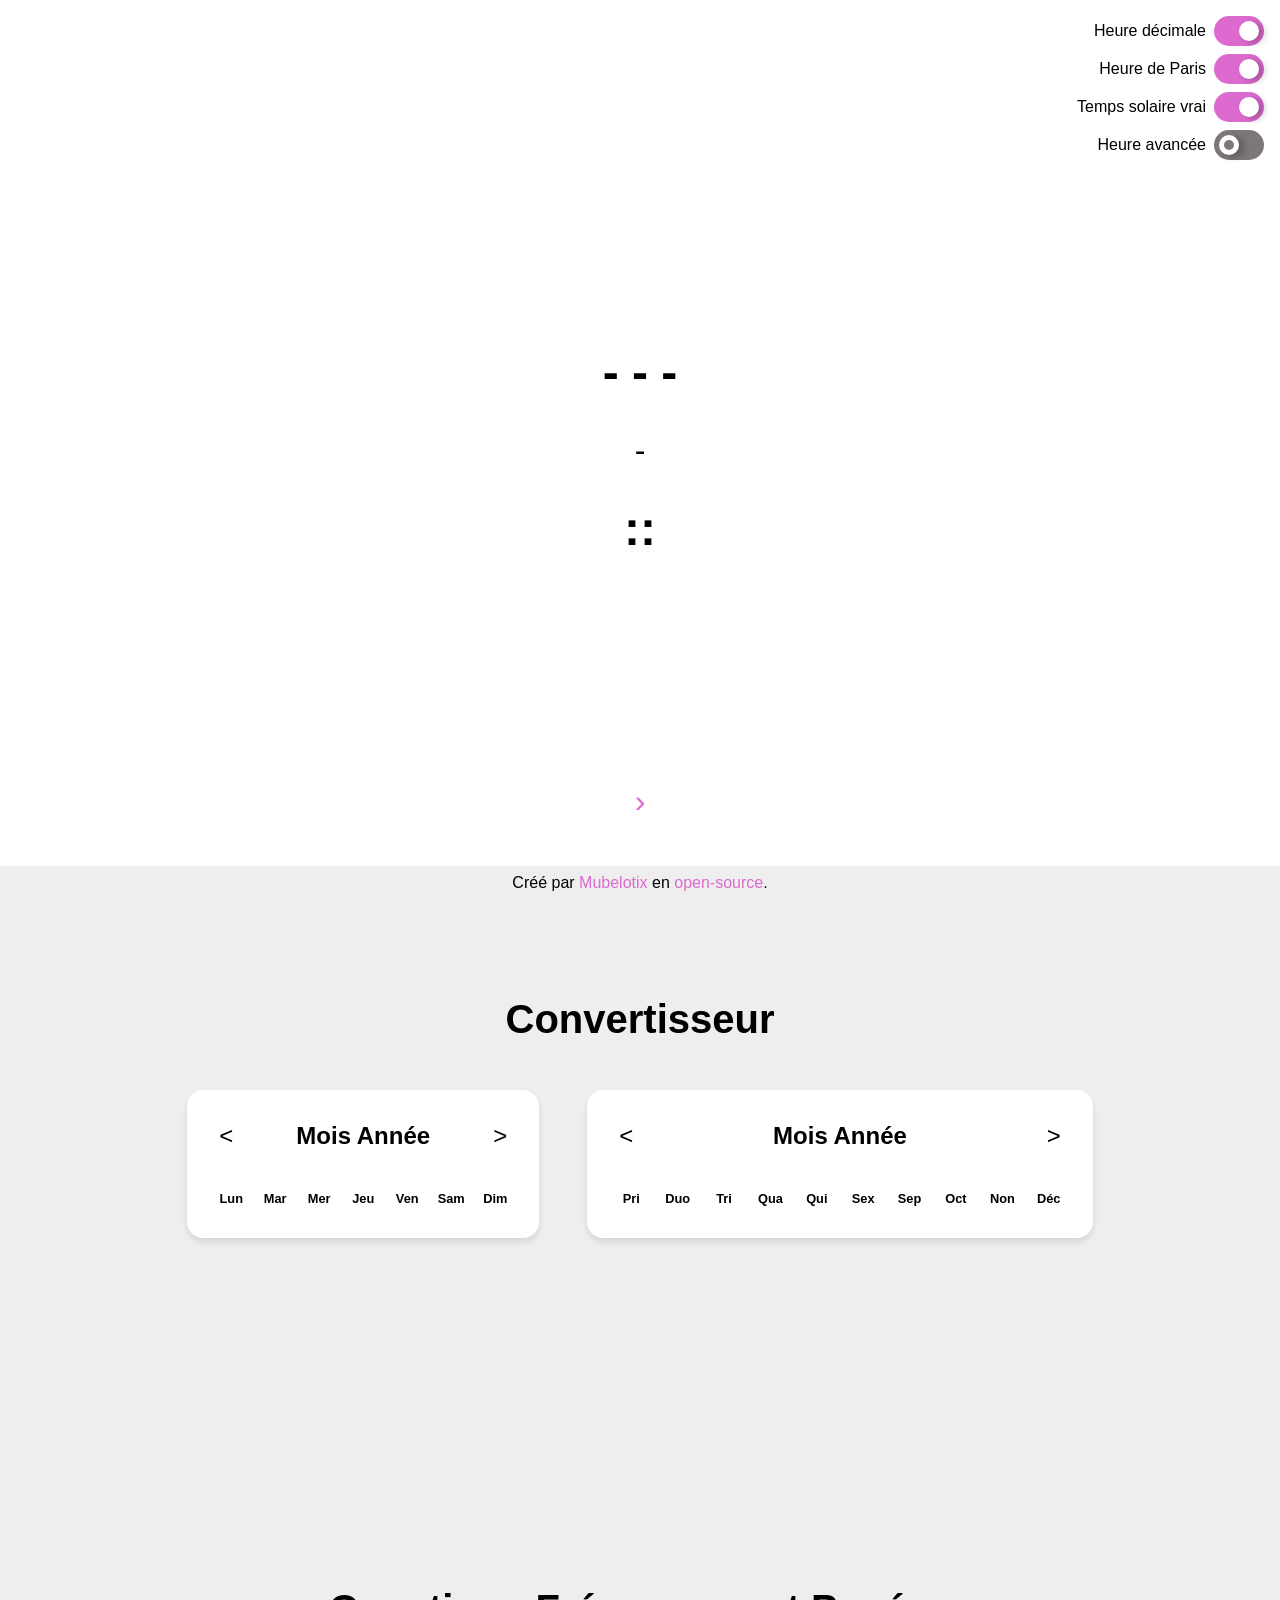
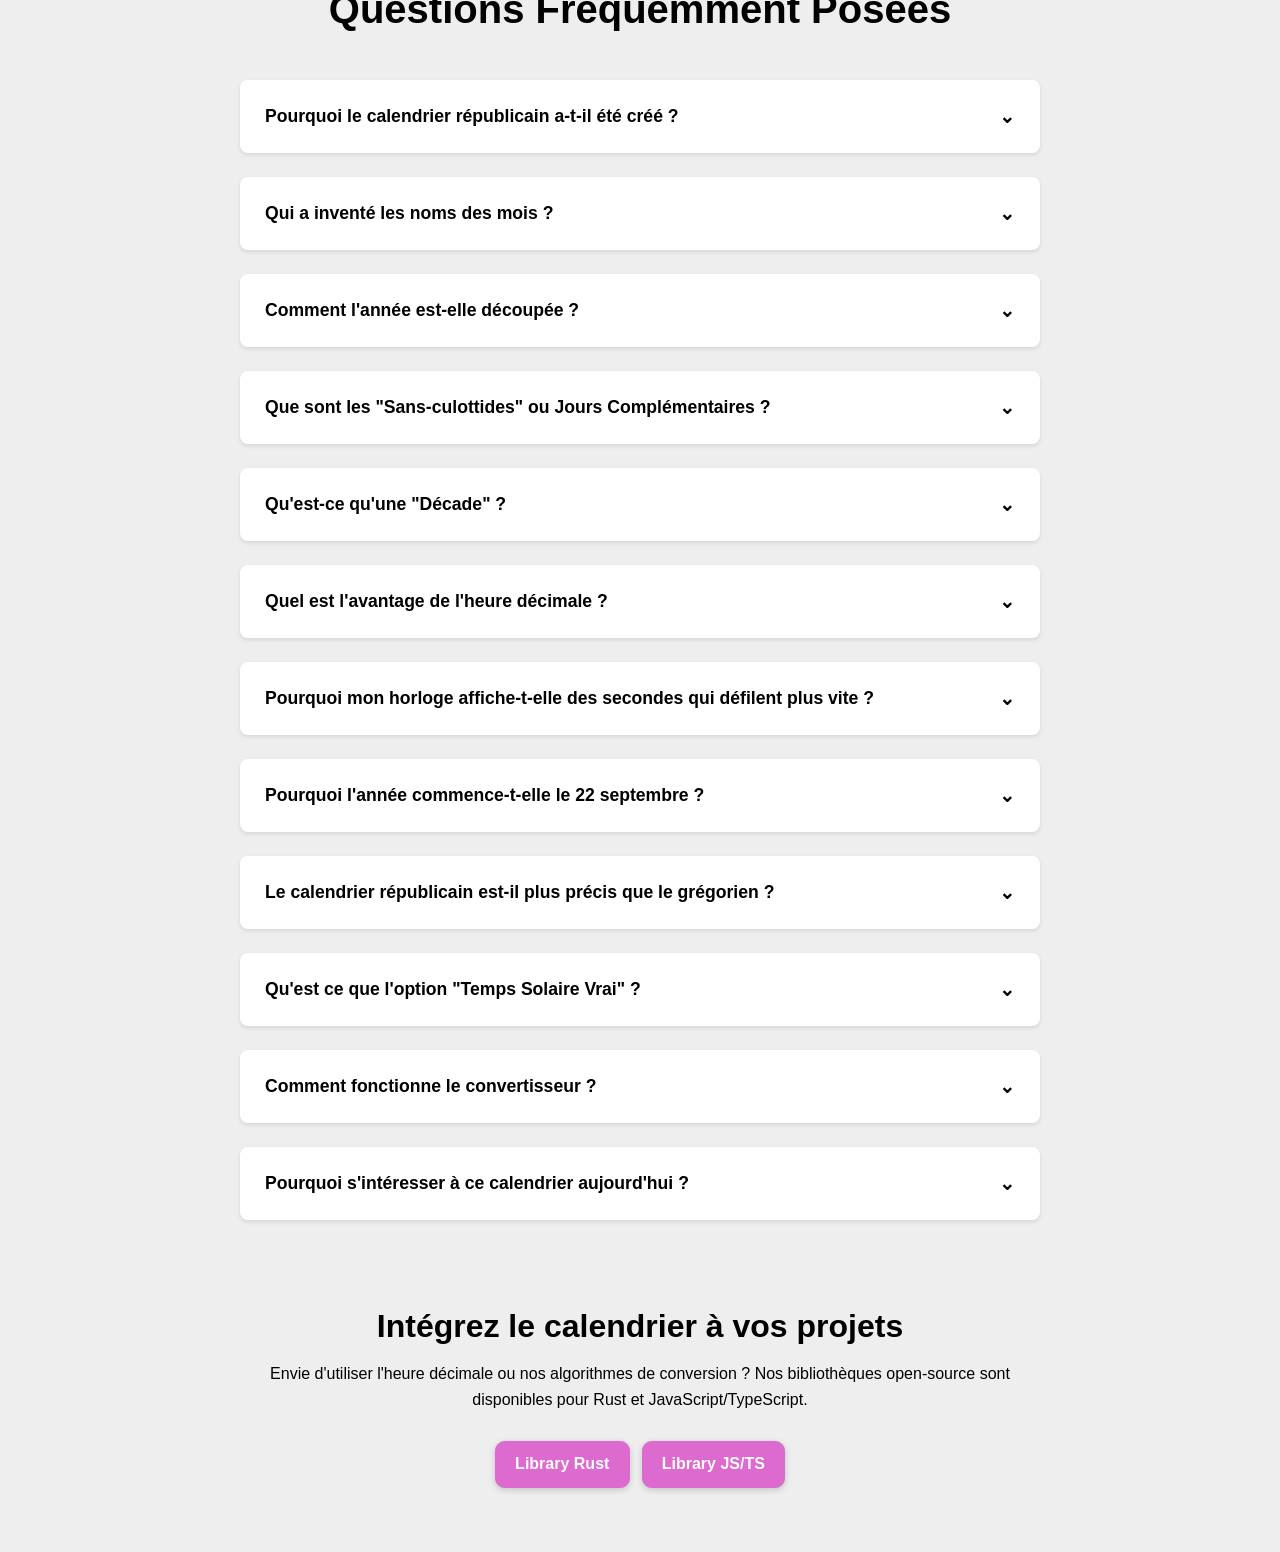
==== commit deb2c458: "Add dev CTA" ====
--- a/web/index.html
+++ b/web/index.html
@@ -375,6 +375,75 @@
         .faq-answer a:hover {
             text-decoration: underline;
         }
+
+        .dev-section {
+            background-color: var(--background-200);
+            color: var(--text);
+            padding: 0 2rem 4rem 2rem;
+            box-sizing: border-box;
+        }
+
+        .dev-container {
+            max-width: 800px;
+            margin: 0 auto;
+            text-align: center;
+        }
+
+        .dev-title {
+            font-size: 2rem;
+            margin: 0 0 1rem 0;
+            color: var(--text);
+        }
+
+        .dev-description {
+            margin: 0 0 1.75rem 0;
+            line-height: 1.6;
+        }
+
+        .dev-cta {
+            display: flex;
+            justify-content: center;
+            gap: 0.75rem;
+            flex-wrap: wrap;
+        }
+
+        .dev-button {
+            display: inline-flex;
+            align-items: center;
+            justify-content: center;
+            padding: 0.85rem 1.2rem;
+            border-radius: 0.6rem;
+            border: 1px solid var(--primary);
+            background-color: var(--primary);
+            color: #fff;
+            font-weight: 700;
+            text-decoration: none;
+            transition: transform 0.2s ease, filter 0.2s ease, box-shadow 0.2s ease;
+            box-shadow: 0 2px 6px rgba(0, 0, 0, 0.18);
+        }
+
+        .dev-button:hover {
+            filter: brightness(1.08);
+            transform: translateY(-1px);
+            box-shadow: 0 5px 14px rgba(0, 0, 0, 0.22);
+            text-decoration: none;
+        }
+
+        .dev-button:focus-visible {
+            outline: 2px solid var(--text);
+            outline-offset: 2px;
+        }
+
+        @media (max-width: 640px) {
+            .dev-cta {
+                flex-direction: column;
+                align-items: stretch;
+            }
+
+            .dev-button {
+                width: 100%;
+            }
+        }
     </style>
     <style>
         /* ── View Transitions for the calendar converter ────────────────────── */
@@ -767,6 +836,23 @@
         </div>
     </div>
 
+    <section class="dev-section" id="developers-section">
+        <div class="dev-container">
+            <h2 class="dev-title">Intégrez le calendrier à vos projets</h2>
+            <p class="dev-description">
+                Envie d'utiliser l'heure décimale ou nos algorithmes de conversion ? Nos bibliothèques open-source sont disponibles pour Rust et JavaScript/TypeScript.
+            </p>
+            <div class="dev-cta">
+                <a class="dev-button" href="https://crates.io/crates/calendrier" target="_blank" rel="noopener noreferrer">
+                    Library Rust
+                </a>
+                <a class="dev-button" href="https://www.npmjs.com/package/calendrier" target="_blank" rel="noopener noreferrer">
+                    Library JS/TS
+                </a>
+            </div>
+        </div>
+    </section>
+
     <script>
         function scrollToNextSection() {
             document.getElementById('calendars-section').scrollIntoView({
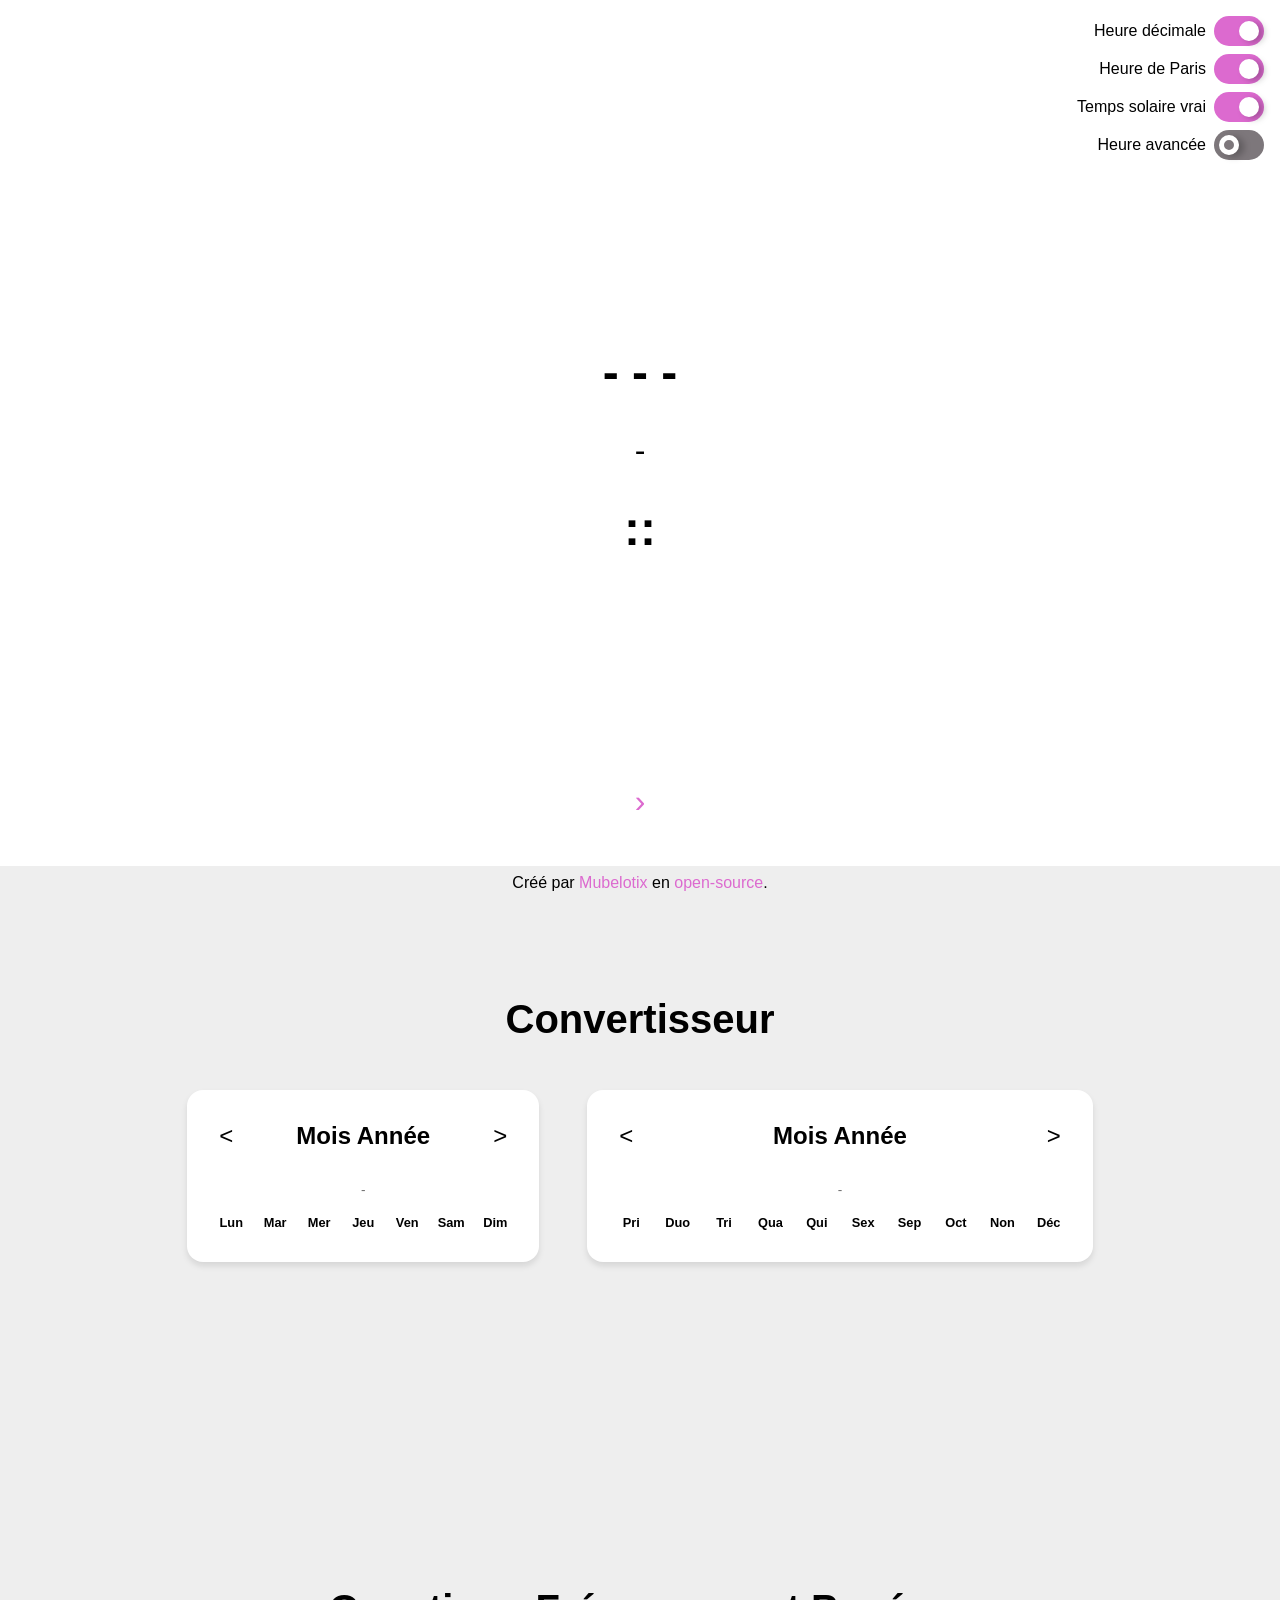
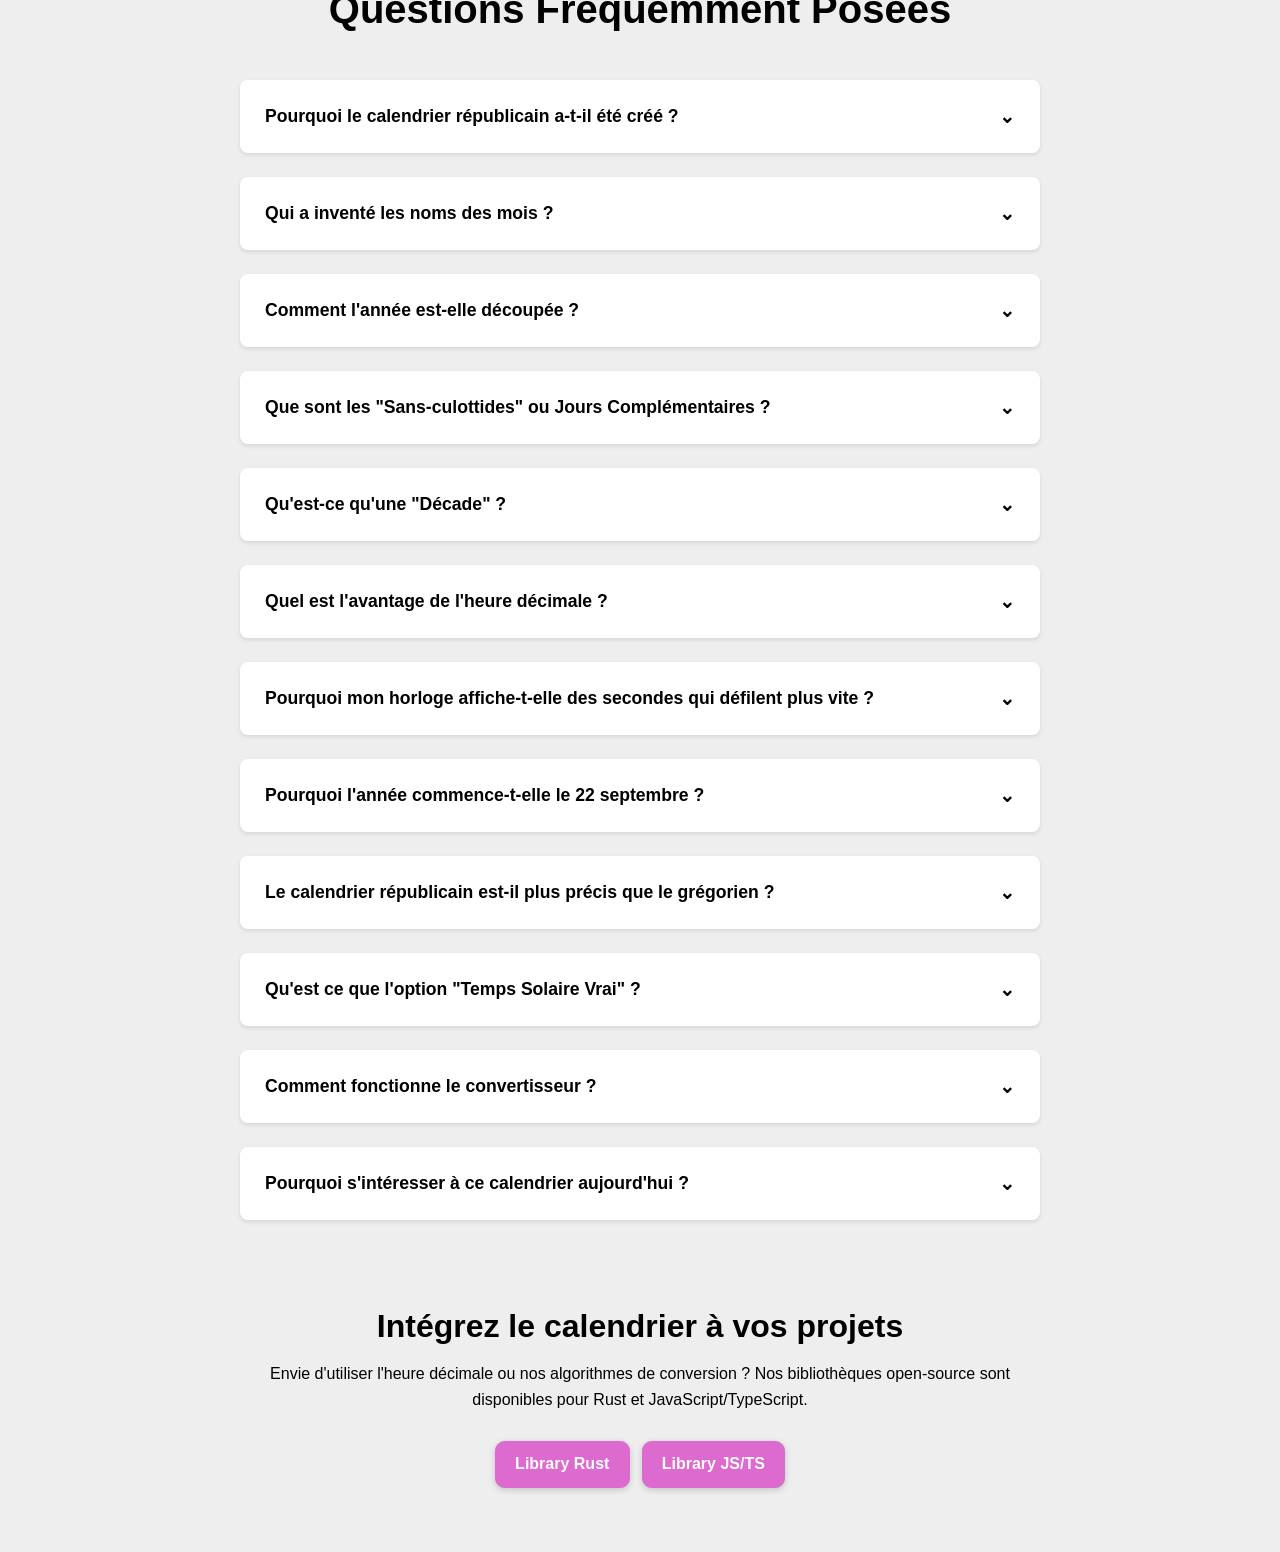
==== commit 628358f3: "Improve converter day details" ====
--- a/web/index.html
+++ b/web/index.html
@@ -52,6 +52,7 @@
             margin: 0;
             padding: 0;
             min-height: 100%;
+            overflow-x: hidden;
         }
 
         body {
@@ -128,7 +129,7 @@
             justify-content: center;
         }
     </style>
-    <link rel="stylesheet" href="calendar.css?v=2">
+    <link rel="stylesheet" href="calendar.css?v=3">
     <style>
         #toggles {
             position: absolute;
@@ -405,12 +406,15 @@
             justify-content: center;
             gap: 0.75rem;
             flex-wrap: wrap;
+            width: 100%;
         }
 
         .dev-button {
             display: inline-flex;
             align-items: center;
             justify-content: center;
+            box-sizing: border-box;
+            max-width: 100%;
             padding: 0.85rem 1.2rem;
             border-radius: 0.6rem;
             border: 1px solid var(--primary);
@@ -442,6 +446,28 @@
 
             .dev-button {
                 width: 100%;
+                white-space: normal;
+            }
+
+            .calendar {
+                padding: .75rem;
+            }
+        }
+
+        @media (max-width: 550px) {
+            .calendar-day {
+                width: 2rem;
+                height: 2rem;
+            }
+
+            .calendar.republican .calendar-grid, .calendar.republican .calendar-view-inner {
+                grid-template-columns: repeat(10, 2rem);
+                gap: 0.3rem;
+            }
+
+            .calendar.gregorian .calendar-grid, .calendar.gregorian .calendar-view-inner {
+                grid-template-columns: repeat(7, 2rem);
+                gap: 0.3rem;
             }
         }
     </style>
@@ -535,6 +561,7 @@
             display: flex;
             justify-content: center;
             align-items: flex-start;
+            max-width: calc(100% - 1rem);
         }
         .calendar-wrapper.greg-wrap { min-height: 28rem; }
         .calendar-wrapper.rep-wrap { min-height: 19rem; }
@@ -629,7 +656,10 @@
                         <button class="calendar-nav-btn" id="greg-prev">&lt;</button>
                         <h3 id="greg-title">Mois Année</h3>
                         <button class="calendar-nav-btn" id="greg-next">&gt;</button>
-                    </div>
+                </div>
+                <div class="calendar-selected-day" id="greg-selected-day" aria-live="polite">
+                    <span id="greg-selected-saint">-</span>
+                </div>
                 <div class="calendar-grid">
                     <div class="calendar-day-header">Lun</div>
                     <div class="calendar-day-header">Mar</div>
@@ -653,6 +683,7 @@
                     <h3 id="rep-title">Mois Année</h3>
                     <button class="calendar-nav-btn" id="rep-next">&gt;</button>
                 </div>
+                <div class="calendar-selected-day" id="rep-selected-day" aria-live="polite">-</div>
                 <div class="calendar-grid">
                     <div class="calendar-day-header">Pri</div>
                     <div class="calendar-day-header">Duo</div>
@@ -1093,6 +1124,16 @@
         let repViewingMonthName = "";
 
         const monthNamesFr = ["Janvier", "Février", "Mars", "Avril", "Mai", "Juin", "Juillet", "Août", "Septembre", "Octobre", "Novembre", "Décembre"];
+        const ephemerisPromise = fetch('./ephemeris.json').then(response => {
+            if (!response.ok) {
+                throw new Error(`Ephemeris request failed: ${response.status}`);
+            }
+            return response.json();
+        });
+        const gregSelectedDay = document.getElementById('greg-selected-day');
+        const gregSelectedSaint = document.getElementById('greg-selected-saint');
+        const repSelectedDay = document.getElementById('rep-selected-day');
+        let saintRequestId = 0;
 
         function syncRepViewingToTs(ts) {
             const calendrierModule = getActiveCalendrier();
@@ -1107,6 +1148,45 @@
             let greg = new Date(ts * 1000);
             gregViewingYear = greg.getUTCFullYear();
             gregViewingMonth = greg.getUTCMonth();
+        }
+
+        function animateSelectedDay(element) {
+            element.classList.remove('selected-day-changing');
+            void element.offsetWidth;
+            element.classList.add('selected-day-changing');
+        }
+
+        async function updateSelectedDayDetails() {
+            const calendrierModule = getActiveCalendrier();
+            const repTimestamp = calendrierModule.Timestamp.from_unix(BigInt(selectedUnixTs));
+            const repDate = new calendrierModule.DateTime(repTimestamp);
+            repSelectedDay.textContent = `Jour ${repDate.day_name_with_article}`;
+            animateSelectedDay(repSelectedDay);
+
+            const selectedDate = new Date(selectedUnixTs * 1000);
+            const requestId = ++saintRequestId;
+
+            gregSelectedSaint.textContent = 'Chargement...';
+            animateSelectedDay(gregSelectedDay);
+
+            try {
+                const ephemeris = await ephemerisPromise;
+                if (requestId !== saintRequestId) return;
+
+                const year = selectedDate.getUTCFullYear();
+                const dayOfYear = Math.floor(
+                    (selectedDate - Date.UTC(year, 0, 1)) / 86400000
+                );
+                const isLeapYear = year % 4 === 0 && (year % 100 !== 0 || year % 400 === 0);
+                const ephemerisIndex = dayOfYear + (!isLeapYear && selectedDate.getUTCMonth() > 1 ? 1 : 0);
+                const [name, title] = ephemeris[ephemerisIndex] || [];
+                gregSelectedSaint.textContent = name ? `${title ? `${title} ` : ''}${name}` : 'Non renseigné';
+                animateSelectedDay(gregSelectedDay);
+            } catch (error) {
+                if (requestId !== saintRequestId) return;
+                gregSelectedSaint.textContent = 'Indisponible';
+                animateSelectedDay(gregSelectedDay);
+            }
         }
 
         function createDayElement(text, ts, isSelected, calType) {
@@ -1166,8 +1246,20 @@
             grid.innerHTML = '';
 
             const calendrierModule = getActiveCalendrier();
-
-            for (let d = 1; d <= 36; d++) {
+            let daysInMonth = 30;
+
+            if (repViewingMonth === 13) {
+                const yearStart = calendrierModule.DateTime.from_ymd_hms(
+                    BigInt(repViewingYear), 1n, 1n, 5n, 0n, 0n
+                );
+                const nextYearStart = calendrierModule.DateTime.from_ymd_hms(
+                    BigInt(repViewingYear + 1), 1n, 1n, 5n, 0n, 0n
+                );
+                const yearLength = nextYearStart.timestamp.seconds - yearStart.timestamp.seconds;
+                daysInMonth = Number(yearLength / 100000n) - 12 * 30;
+            }
+
+            for (let d = 1; d <= daysInMonth; d++) {
                 let dt;
                 try {
                     dt = calendrierModule.DateTime.from_ymd_hms(BigInt(repViewingYear), BigInt(repViewingMonth), BigInt(d), BigInt(5), BigInt(0), BigInt(0));
@@ -1346,6 +1438,7 @@
                         renderGregorianCalendar();
                         renderRepublicanCalendar();
                     });
+                    updateSelectedDayDetails();
                 });
             });
         }
@@ -1358,6 +1451,7 @@
             renderGregorianCalendar();
             renderRepublicanCalendar();
             setupHoverSync();
+            await updateSelectedDayDetails();
         };
 
         run();
@@ -1365,4 +1459,4 @@
 
 </body>
 
-</html>+</html>
--- a/web/calendar.css
+++ b/web/calendar.css
@@ -1,6 +1,6 @@
 /* calendar.css */
 .calendars-section {
-    padding: 4rem 2rem 0 2rem;
+    padding-top: 4rem;
     background-color: var(--background-200);
     display: flex;
     flex-direction: column;
@@ -17,6 +17,7 @@
 
 .calendars-container {
     display: flex;
+    max-width: 100%;
     flex-wrap: wrap;
     gap: 3rem;
     align-items: flex-start;
@@ -147,5 +148,35 @@
 }
 
 .calendar-view {
-    overflow: hidden;
+    overflow: scroll hidden;
 }
+
+.calendar-selected-day {
+    min-height: 1.5rem;
+    margin-top: 1rem;
+    color: var(--text);
+    font-size: 0.85rem;
+    opacity: 0.58;
+    text-align: center;
+}
+
+.calendar-selected-day.selected-day-changing {
+    animation: selected-day-change 220ms ease-out;
+}
+
+@keyframes selected-day-change {
+    from {
+        opacity: 0.25;
+        transform: translateY(0.2rem);
+    }
+    to {
+        opacity: 0.58;
+        transform: translateY(0);
+    }
+}
+
+@media (prefers-reduced-motion: reduce) {
+    .calendar-selected-day.selected-day-changing {
+        animation: none;
+    }
+}
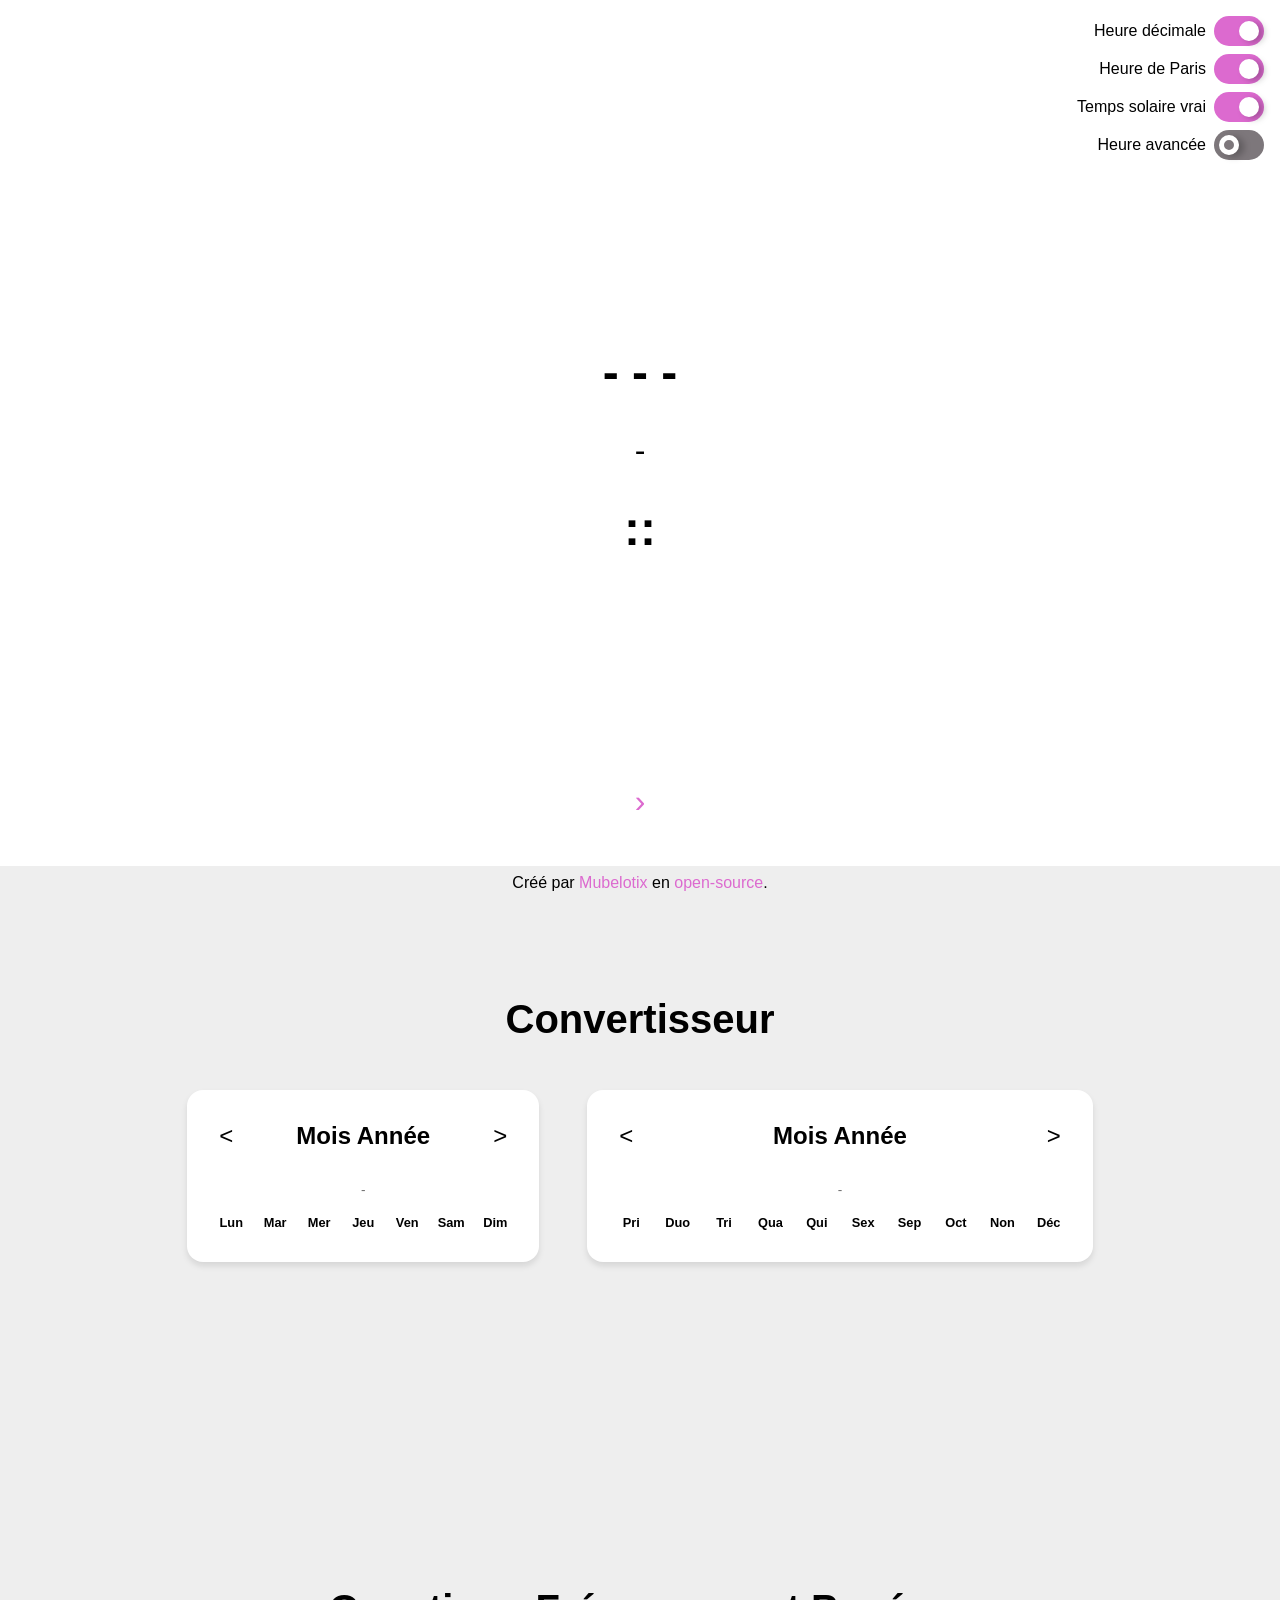
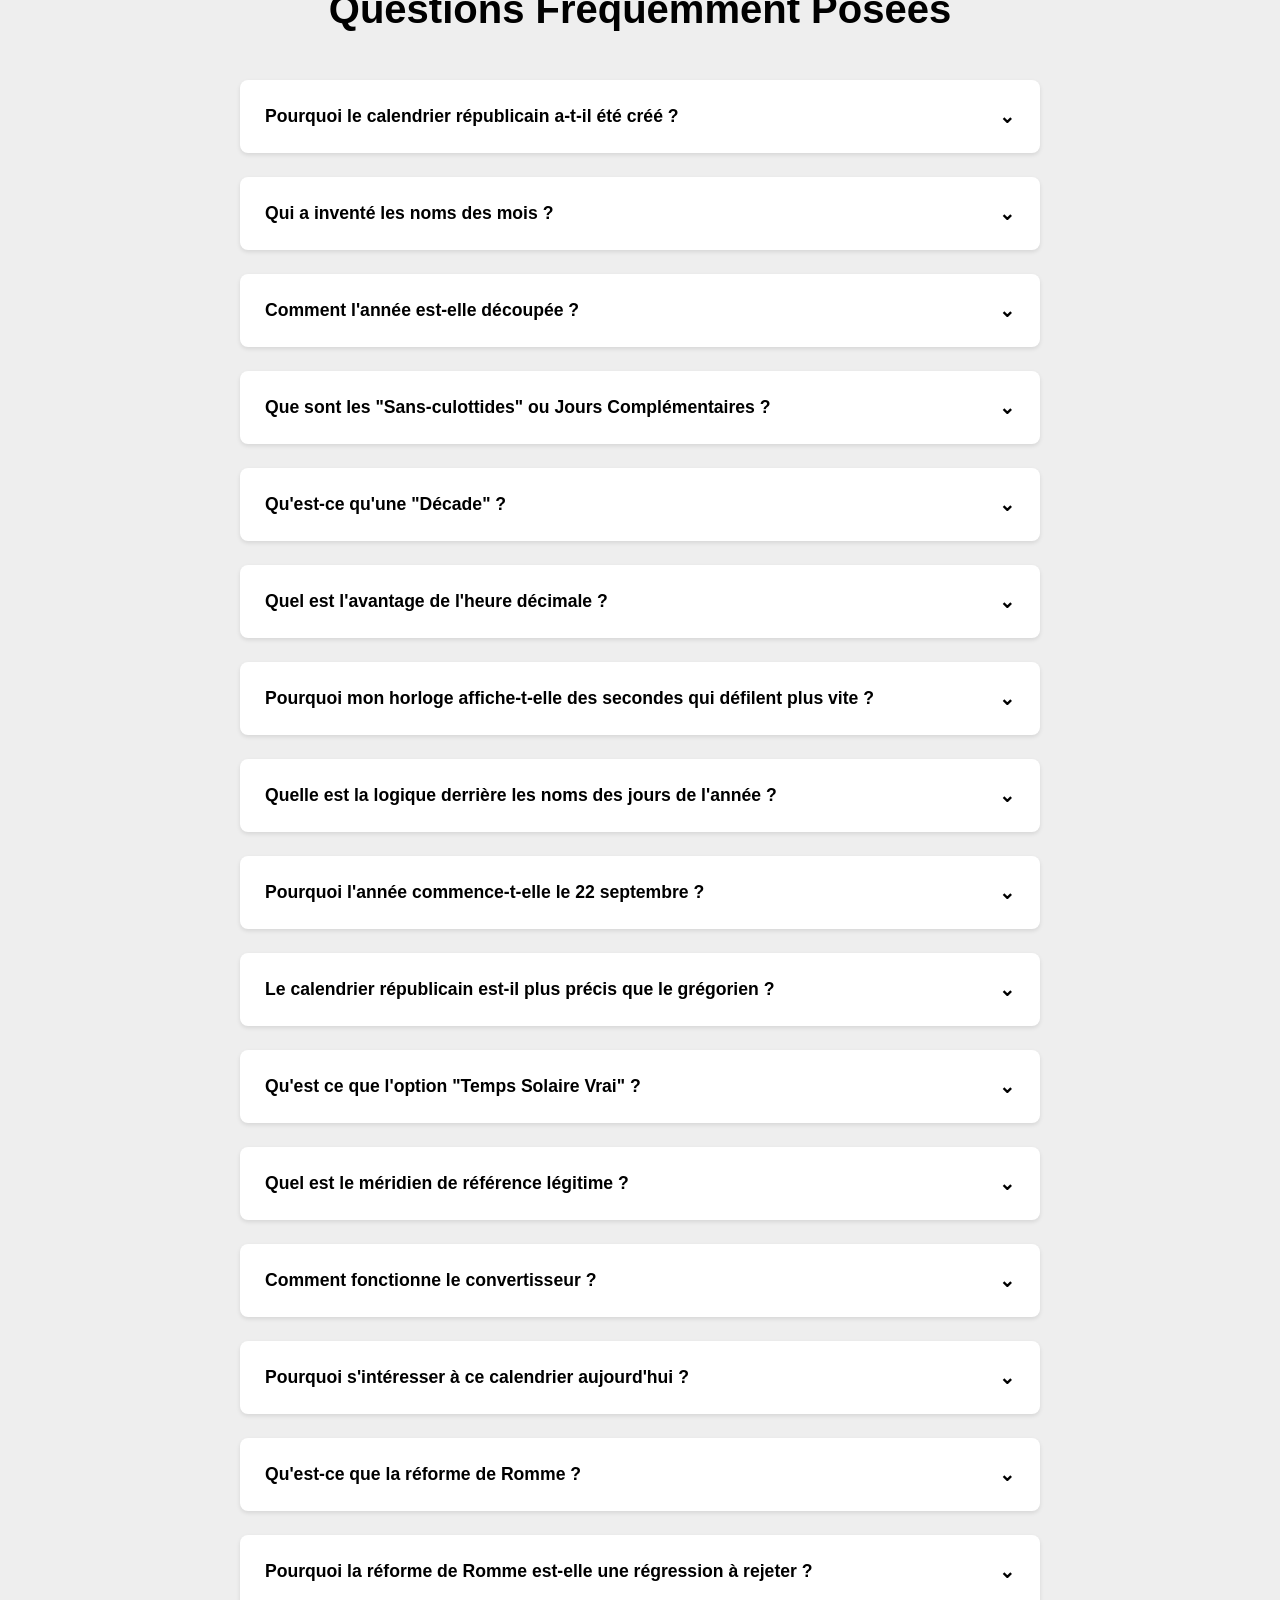
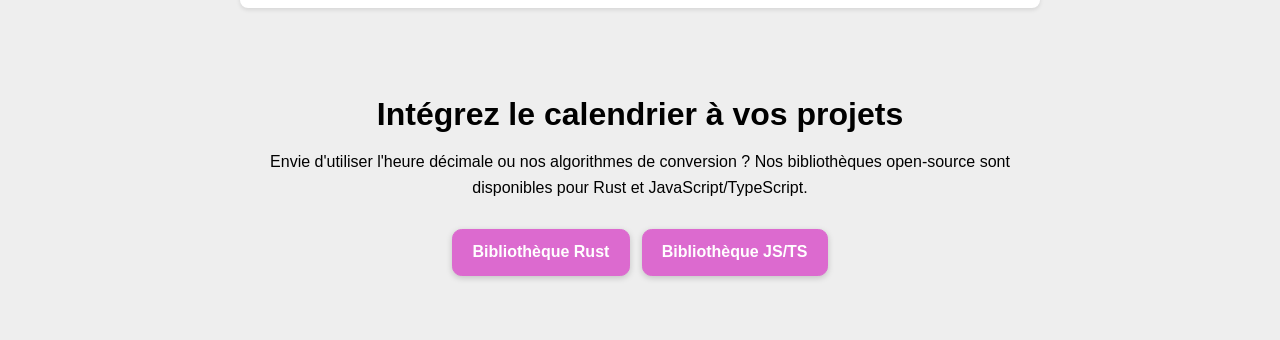
==== commit 5e4c15b7: "Add new FAQ items" ====
--- a/web/index.html
+++ b/web/index.html
@@ -806,6 +806,35 @@
 
             <details class="faq-item" itemprop="mainEntity" itemscope itemtype="https://schema.org/Question">
                 <summary class="faq-question">
+                    <span itemprop="name">Quelle est la logique derrière les noms des jours de l'année ?</span>
+                    <span class="faq-icon">&#8964;</span>
+                </summary>
+                <div class="faq-answer" itemprop="acceptedAnswer" itemscope itemtype="https://schema.org/Answer">
+                    <div itemprop="text">
+                        <p>Plutôt que d'associer les journées aux saints et aux martyrs de l'Église, Fabre d'Églantine a bâti une véritable encyclopédie vivante de la Terre et du travail paysan. Chaque nom suit le rythme exact des travaux des champs et des cycles naturels :</p>
+                        <ul>
+                            <li><strong>Le rythme des décades :</strong>
+                                <ul>
+                                    <li>Chaque <strong>quintidi</strong> (5ᵉ jour de la décade) porte le nom d'un <strong>animal</strong> (cheval, bœuf, abeille, ver à soie...).</li>
+                                    <li>Chaque <strong>décadi</strong> (10ᵉ jour, jour de repos) porte le nom d'un <strong>outil du travailleur</strong> (pressoir, charrue, bêche, hoyau, rouleau...).</li>
+                                </ul>
+                            </li>
+                            <li><strong>Le cycle des saisons :</strong>
+                                <ul>
+                                    <li><strong>L'automne :</strong> les vendanges, les fruits mûrs, les semences et les arbres d'arrière-saison (raisin, marron, chataigne, safran...).</li>
+                                    <li><strong>L'hiver :</strong> la nature étant au repos, Nivôse honore les <strong>matières minérales et fossiles</strong> indispensables à l'industrie humaine (houille, fer, sel, albâtre, argile...), tandis que Pluviôse et Ventôse célèbrent les <strong>arbres forestiers</strong>, les mousses et les plantes résistantes au froid.</li>
+                                    <li><strong>Le printemps :</strong> le réveil de la sève, les jeunes pousses, l'éclosion des fleurs et les plantes fourragères de fauche.</li>
+                                    <li><strong>L'été :</strong> le grand temps des moissons avec les céréales, les plantes tinctoriales ou textiles (lin, chanvre) et les récoltes du soleil.</li>
+                                </ul>
+                            </li>
+                        </ul>
+                        <p>C'est un hommage constant à la Nature nourricière et à la dignité de ceux qui la travaillent, à l'opposé de l'arbitraire du calendrier grégorien.</p>
+                    </div>
+                </div>
+            </details>
+
+            <details class="faq-item" itemprop="mainEntity" itemscope itemtype="https://schema.org/Question">
+                <summary class="faq-question">
                     <span itemprop="name">Pourquoi l'année commence-t-elle le 22 septembre ?</span>
                     <span class="faq-icon">&#8964;</span>
                 </summary>
@@ -843,6 +872,18 @@
 
             <details class="faq-item" itemprop="mainEntity" itemscope itemtype="https://schema.org/Question">
                 <summary class="faq-question">
+                    <span itemprop="name">Quel est le méridien de référence légitime ?</span>
+                    <span class="faq-icon">&#8964;</span>
+                </summary>
+                <div class="faq-answer" itemprop="acceptedAnswer" itemscope itemtype="https://schema.org/Answer">
+                    <div itemprop="text">
+                        <p>La loi républicaine de 1793 stipule sans ambiguïté que le passage de l'année et la mesure du temps sont déterminés à l'Observatoire de Paris, faisant du méridien de Paris la référence. L'utilisation commune du méridien de Greenwich n'est qu'un accord géopolitique tardif (1884) influencé par la domination maritime britannique.</p>
+                    </div>
+                </div>
+            </details>
+
+            <details class="faq-item" itemprop="mainEntity" itemscope itemtype="https://schema.org/Question">
+                <summary class="faq-question">
                     <span itemprop="name">Comment fonctionne le convertisseur ?</span>
                     <span class="faq-icon">&#8964;</span>
                 </summary>
@@ -864,6 +905,37 @@
                     </div>
                 </div>
             </details>
+
+            <details class="faq-item" itemprop="mainEntity" itemscope itemtype="https://schema.org/Question">
+                <summary class="faq-question">
+                    <span itemprop="name">Qu'est-ce que la réforme de Romme ?</span>
+                    <span class="faq-icon">&#8964;</span>
+                </summary>
+                <div class="faq-answer" itemprop="acceptedAnswer" itemscope itemtype="https://schema.org/Answer">
+                    <div itemprop="text">
+                        <p>En mai 1795 (floréal an III), le député Charles-Gilbert Romme a proposé d'abandonner le principe fondamental du calendrier républicain : le début d'année aligné sur l'équinoxe vrai d'automne observé à Paris, au profit d'une formule arithmétique rigide calquée sur le calendrier grégorien (une année sextile tous les 4 ans, avec des exceptions séculaires).</p>
+                        <p>Bien que votée dans la précipitation, cette réforme a été suspendue presque immédiatement après la mort tragique de Romme. Elle n'a donc <strong>jamais été appliquée officiellement</strong> dans l'histoire de la République française, comme le documentent en détail les travaux historiques du <a href="https://bibliotheques-specialisees.paris.fr/ark:/73873/pf0000304481" target="_blank" rel="noopener noreferrer">Bureau des longitudes</a>.</p>
+                    </div>
+                </div>
+            </details>
+
+            <details class="faq-item" itemprop="mainEntity" itemscope itemtype="https://schema.org/Question">
+                <summary class="faq-question">
+                    <span itemprop="name">Pourquoi la réforme de Romme est-elle une régression à rejeter ?</span>
+                    <span class="faq-icon">&#8964;</span>
+                </summary>
+                <div class="faq-answer" itemprop="acceptedAnswer" itemscope itemtype="https://schema.org/Answer">
+                    <div itemprop="text">
+                        <p>Appliquer la réforme de Romme est une aberration qui vide le calendrier républicain de son essence :</p>
+                        <ul>
+                            <li><strong>Une trahison philosophique :</strong> Tout le génie de la Convention en 1793 était de subordonner le calendrier aux lois physiques de la Nature et à la marche réelle du Soleil, et non plus à un dogme ou à des conventions arithmétiques humaines. Réintroduire une règle calquée sur le comput papal, c'est capituler devant le système grégorien.</li>
+                            <li><strong>Rejetée par l'Histoire et par la Commune :</strong> Lorsque la <a href="https://gallica.bnf.fr/ark:/12148/bpt6k62446757" target="_blank" rel="noopener noreferrer">Commune de Paris a réinstauré le calendrier républicain</a> en mai 1871 (an 79), elle l'a fait sur la base du décret d'origine de 1793, ignorant délibérément la tentative de Romme.</li>
+                            <li><strong>L'expertise de l'État :</strong> L'autorité scientifique officielle en France, l'<a href="https://promenade.imcce.fr/fr/pages2/277.html" target="_blank" rel="noopener noreferrer">IMCCE (Observatoire de Paris / Bureau des longitudes)</a>, rappelle que la loi républicaine historique et le calcul légitime reposent sur la détermination astronomique de l'équinoxe vrai à Paris, seule méthode fidèle au texte fondateur.</li>
+                        </ul>
+                        <p><strong>Alerte sur les convertisseurs du Web :</strong> Ne faites pas confiance à la majorité des scripts et bibliothèques en ligne ! Par simple paresse de développement, beaucoup implémentent la réforme de Romme ou un cycle bissextile grégorien grossier plutôt que de calculer les véritables éphémérides astronomiques de l'équinoxe de Paris. Ces outils trahissent la loi de l'an II et finissent inévitablement par afficher des dates fausses. Sur notre site, chaque date est calculée à partir des mouvements réels du cosmos, dans le respect absolu de la tradition républicaine.</p>
+                    </div>
+                </div>
+            </details>
         </div>
     </div>
 
@@ -875,10 +947,10 @@
             </p>
             <div class="dev-cta">
                 <a class="dev-button" href="https://crates.io/crates/calendrier" target="_blank" rel="noopener noreferrer">
-                    Library Rust
+                    Bibliothèque Rust
                 </a>
                 <a class="dev-button" href="https://www.npmjs.com/package/calendrier" target="_blank" rel="noopener noreferrer">
-                    Library JS/TS
+                    Bibliothèque JS/TS
                 </a>
             </div>
         </div>
@@ -912,6 +984,7 @@
         const parisTimeToggle = document.getElementById('parisTime');
         const solarTimeToggle = document.getElementById('solarTime');
         const summerTimeToggle = document.getElementById('summerTime');
+        const PARIS_MEAN_TIME_OFFSET_SECONDS = 9 * 60 + 21;
 
         let defaultCalendrier = null;
         let solarCalendrier = null;
@@ -963,7 +1036,27 @@
             }
 
             if (!parisTimeToggle.checked) {
-                unixTimestamp -= 9 * 60 + 21;
+                unixTimestamp -= PARIS_MEAN_TIME_OFFSET_SECONDS;
+            }
+
+            return unixTimestamp;
+        }
+
+        function getGregorianDisplayUnixTimestamp(calendrierModule) {
+            let unixTimestamp = Math.floor(Date.now() / 1000);
+
+            if (summerTimeToggle.checked) {
+                unixTimestamp -= new Date().getTimezoneOffset() * 60;
+            }
+
+            if (parisTimeToggle.checked) {
+                unixTimestamp += PARIS_MEAN_TIME_OFFSET_SECONDS;
+            }
+
+            if (solarTimeToggle.checked && typeof calendrierModule.get_solar_unix_timestamp === 'function') {
+                unixTimestamp = Math.round(
+                    calendrierModule.get_solar_unix_timestamp(BigInt(unixTimestamp))
+                );
             }
 
             return unixTimestamp;
@@ -1011,7 +1104,7 @@
                 updateTimeNumber(second, date.second);
             } else {
                 // Display regular 24-hour time with offset
-                let gregorian = getAdjustedUnixTimestamp();
+                let gregorian = getGregorianDisplayUnixTimestamp(calendrierModule);
                 let gregorianDate = new Date(gregorian * 1000);
                 updateTimeNumber(hour, gregorianDate.getUTCHours());
                 updateTimeNumber(minute, gregorianDate.getUTCMinutes());
